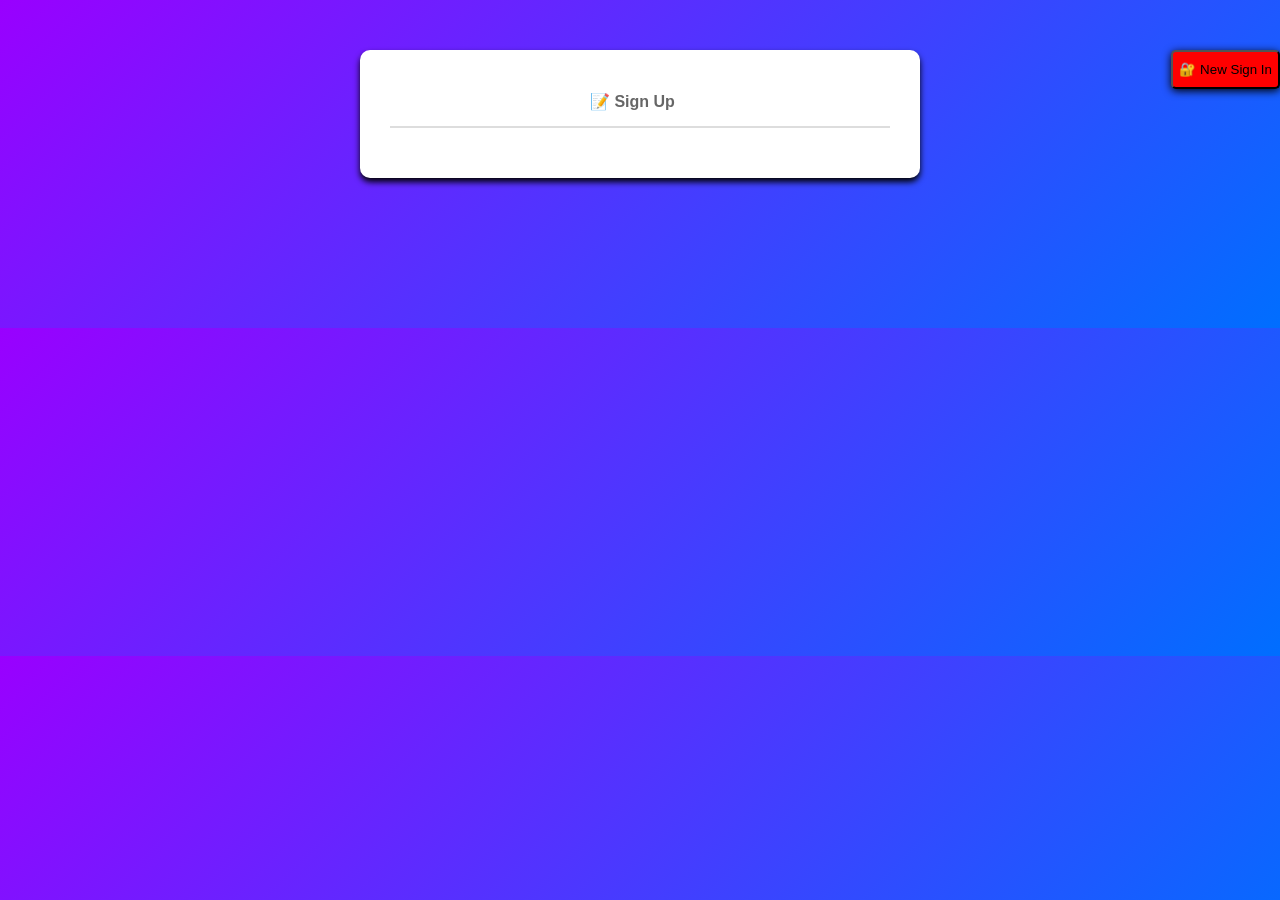
==== index.html @ b845b1bb "Add files via upload" ====
<!DOCTYPE html>
<html lang="en">
<head>
    <meta charset="UTF-8">
    <meta name="viewport" content="width=device-width, initial-scale=1.0">
    <title>E-Book Library </title>
    <link rel="stylesheet" href="style.css">
</head>
<body>
    <button id="signInBtnHeader" class="sign-in-btn" onclick="scrollToAuth()">🔐 New Sign In</button>
    <!-- Authentication Section (Login/Signup) -->
    <div id="authSection" class="auth-container">
        <div class="auth-tabs">
            <button class="tab-btn" onclick="switchTab('signup')" style="padding-left: 200px;">📝 Sign Up</button>
        </div>
        <!-- Signup Tab -->
        <div id="signupTab" class="tab-content">
            <h2 style="text-align: center; margin-bottom: 20px;">Create Other Your Account</h2>
            <div class="form-group">
                <label>Full Name *</label>
                <input type="text" id="signupName" placeholder="Enter your full name">
            </div>
            <div class="form-group">
                <label>Email Address *</label>
                <input type="email" id="signupEmail" placeholder="Enter your email">
            </div>
            <div class="form-group">
                <label>Phone Number *</label>
                <input type="tel" id="signupPhone" placeholder="Enter your phone">
            </div>
            <div class="form-group">
                <label>Password *</label>
                <input type="password" id="signupPassword" placeholder="Create a password (min 6 chars)">
            </div>
            <button class="btn btn-success" onclick="userSignup()" style="width: 100%;">Create Account</button>
        </div>


<style>
    
    body {
        background: linear-gradient(135deg, #9900ff 0%, #006eff 100%);
    }  
    .sign-in-btn {
        cursor: pointer;
        float: right;
    }
    .sign-in-btn:hover {
    background: #ff9900;
    }
        
</style>
<script>
            // Validate email
        function validateEmail(email) {
            return /^[^\s@]+@[^\s@]+\.[^\s@]+$/.test(email);
        }

    // User Signup
        function userSignup() {
            const name = document.getElementById('signupName').value.trim();
            const email = document.getElementById('signupEmail').value.trim();
            const phone = document.getElementById('signupPhone').value.trim();
            const password = document.getElementById('signupPassword').value;

            if (!name || !email || !phone || !password) {
                alert('❌ Please fill in all fields');
                return;
            }

            if (!validateEmail(email)) {
                alert('❌ Please enter a valid email');
                return;
            }

            if (password.length < 6) {
                alert('❌ Password must be at least 6 characters');
                return;
            }

            const users = JSON.parse(localStorage.getItem('allUsers')) || [];
            if (users.find(u => u.email === email)) {
                alert('❌ Email already registered. Please login or use a different email.');
                return;
            }

            const newUser = {
                email: email,
                password: password,
                name: name,
                phone: phone,
                photo: 'https://via.placeholder.com/150?text=No+Photo'
            };

            users.push(newUser);
            localStorage.setItem('allUsers', JSON.stringify(users));
            localStorage.setItem('currentUser', email);

            alert('✅ Account created successfully! Welcome!');
            
            document.getElementById('signupName').value = '';
            document.getElementById('signupEmail').value = '';
            document.getElementById('signupPhone').value = '';
            document.getElementById('signupPassword').value = '';

            document.getElementById('signInBtnHeader').classList.add('hidden');
            showProfile();
        }

</script>
<script src="script.js"></script>
</body>
</html>
---- style.css ----
body {
    font-family: Arial, sans-serif;
    margin: auto;
    padding-bottom: 100px;

}

header {
    background-color: rgb(255, 255, 255);
    color: rgb(0, 0, 0);
    padding-top: 75px;
    text-align: center;
}

a {
    text-decoration:none;
    color: #000000;
}

.book-item img {
    width: 272px;
    height: 160px;
    border-radius: 5px ;
}

.book-item {
    background-color: #f7f7f7;
    padding: 20px;
    border: 1px solid #000000;
    border-radius: 10px;
    cursor: pointer;
    padding-bottom: 15px;
    margin-bottom: 40px;
}

ol.book-list {
    display: grid;
    grid-template-columns: repeat(4,1fr);   
    list-style-position: inside;    
    padding-left: 10px;
    column-gap: 8px;
    list-style-type: none;
}

ul.Notice {
    text-align: left;
    padding-bottom: 10px;
    padding-top: 10px;
}

.container {
    display: flex;
    justify-content: center;
    padding: 20px;
}
.container form {
    width: 100%;
    max-width: 500px;
    border: 1px solid rgb(0, 0, 0);
    border-radius: 20px ;
    display: flex;
    flex-direction: row;
}

.container form input {
    border: none ;
    outline: none ;
    box-shadow: none ;
    flex: 1;
    font-size: 16px;
    font-weight: 600;
    padding: 8px 15px;
    margin-right: 10px;
}

.container form i {
    padding: 10px;
    color: #000000;
    margin-right: 10px ;
    font-size: 18px ;
}

.sign-in-btn {
    border-radius: 5px;
    cursor: pointer;
    box-shadow: 0 2px 8px rgb(0, 0, 0);
    background-color: red;
    padding-top: 10px;
    padding-bottom: 10px;
}

.sign-in-btn:hover {
    background: #ff9900;
}

.faqquestion.arrow {
    transform: rotate(180deg);

}
.arrow {
    transition: transform 0.3s ease;
}
.faqanswer p {
    padding-top: 10px;
    margin: 18px 0;
}
.faqanswer {
    max-height: 0;
    overflow: hidden;
    transition: max-height 0.3s ease-out, padding 0.3s ease-out;
    background-color: #34f1ff;
    position: fixed;
}

.faqquestion {
    cursor: pointer;
    border: none;
    display: flex;
}

/* style.css */
.top-nav {
    position: fixed;
    top: 0;
    width: 100%;
    height: 60px;
    background-color: #00e1ff;
    display: flex;
    justify-content: space-around;
    align-items: center;
    box-shadow: 0 -2px 10px rgb(0, 0, 0);
    border-top: 1px solid #ddd;
}

.nav-item {
    display: flex;
    flex-direction: column;
    align-items: center;
    color: #555;
    cursor: pointer;
    transition: color 0.3s;
}

.nav-item:hover {
    background: #00c3ff;
}

.nav-item .icon {
    font-size: 23px;
    margin-bottom: 4px;
}

.nav-item .label {
    font-size: 12px;
}

.nav-item.active {
    color: #000;
    font-weight: bold;
}

.Profile-img {
    width: 50px;
    height: 50px;
    border-radius: 100%;
    background-color: #ccc;
}

/* Tablets (768px and below) */
@media (max-width: 768px) {
    ol.book-list {
        grid-template-columns: repeat(2, 1fr);
        padding-left: 5px;
    }

    .book-item img {
        width: 100%;
        height: auto;
        max-width: 200px;
    }

    header h1 {
        font-size: 32px !important;
    }

    .faq-container {
        padding: 15px;
        margin: 10px;
    }
}

/* Mobile phones (480px and below) */
@media (max-width: 480px) {
    ol.book-list {
        grid-template-columns: repeat(1, 1fr);
        padding-left: 0;
    }

    .book-item {
        margin-bottom: 20px;
        padding: 15px;
    }

    .book-item img {
        width: 100%;
        height: auto;
        max-width: 150px;
    }

    .container {
        padding: 10px;
    }

    .container form {
        max-width: 100%;
    }

    header {
        padding: 10px 5px;
    }

    header h1 {
        font-size: 24px !important;
        padding-left: 0 !important;
    }

    .bottom-nav {
        height: 70px;
    }

    .nav-item .icon {
        font-size: 20px;
    }

    .nav-item .label {
        font-size: 10px;
    }

    body {
        padding-bottom: 80px;
    }
}

.auth-container {
            max-width: 500px;
            margin: 50px auto;
            padding: 30px;
            background: white;
            border-radius: 10px;
            box-shadow: 0 4px 6px rgb(0, 0, 0);
        }

        .auth-tabs {
            display: flex;
            gap: 10px;
            margin-bottom: 20px;
            border-bottom: 2px solid #ddd;
        }

        .tab-btn {
            padding: 12px 20px;
            background: none;
            border: none;
            border-bottom: 3px solid transparent;
            cursor: pointer;
            font-size: 16px;
            font-weight: bold;
            color: #666;
            transition: all 0.3s;
        }

        .tab-btn.active {
            color: #667eea;
            border-bottom-color: #667eea;
        }

        .admin-badge {
            display: inline-block;
            background: #ff6b6b;
            color: white;
            padding: 5px 10px;
            border-radius: 20px;
            font-size: 12px;
            margin-left: 10px;
        }

        .users-table {
            width: 100%;
            border-collapse: collapse;
            margin-top: 20px;
        }

        .users-table th,
        .users-table td {
            padding: 12px;
            text-align: left;
            border-bottom: 1px solid #ddd;
        }

        .users-table th {
            background: #667eea;
            color: white;
            font-weight: bold;
        }

        .users-table tr:hover {
            background: #f5f5f5;
        }

        .users-table .actions {
            display: flex;
            gap: 5px;
        }

        .btn-view {
            background: #3498db;
            color: white;
            padding: 5px 10px;
            border: none;
            border-radius: 3px;
            cursor: pointer;
            font-size: 12px;
        }

        .btn-view:hover {
            background: #2980b9;
        }

        .btn-delete {
            background: #e74c3c;
            color: white;
            padding: 5px 10px;
            border: none;
            border-radius: 3px;
            cursor: pointer;
            font-size: 12px;
        }

        .btn-delete:hover {
            background: #c0392b;
        }

        .modal {
            display: none;
            position: fixed;
            top: 0;
            left: 0;
            width: 100%;
            height: 100%;
            background: rgba(0,0,0,0.5);
            z-index: 1000;
            justify-content: center;
            align-items: center;
        }

        .modal.show {
            display: flex;
        }

        .modal-content {
            background: white;
            padding: 30px;
            border-radius: 10px;
            max-width: 500px;
            width: 90%;
            max-height: 80vh;
            overflow-y: auto;
            box-shadow: 0 4px 6px rgba(0,0,0,0.2);
        }

        .modal-header {
            display: flex;
            justify-content: space-between;
            align-items: center;
            margin-bottom: 20px;
        }

        .modal-header h2 {
            margin: 0;
        }

        .close-btn {
            background: none;
            border: none;
            font-size: 24px;
            cursor: pointer;
            color: #666;
        }

        .close-btn:hover {
            color: #333;
        }

        .tab-content {
            display: none;
        }

        .tab-content.active {
            display: block;
        }

        .profile-container {
            max-width: 600px;
            margin: 40px auto;
            padding: 30px;
            background: white;
            border-radius: 10px;
            box-shadow: 0 4px 6px rgba(0,0,0,0.1);
        }

        .profile-header {
            text-align: center;
            margin-bottom: 30px;
        }

        .profile-photo {
            width: 150px;
            height: 150px;
            border-radius: 50%;
            object-fit: cover;
            border: 4px solid #667eea;
            margin-bottom: 15px;
        }

        .photo-upload-input {
            display: none;
        }

        .upload-btn {
            background: #667eea;
            color: white;
            padding: 8px 15px;
            border: none;
            border-radius: 5px;
            cursor: pointer;
            margin-top: 10px;
        }

        .upload-btn:hover {
            background: #5567d8;
        }

        .form-group {
            margin-bottom: 20px;
        }

        .form-group label {
            display: block;
            margin-bottom: 8px;
            font-weight: bold;
            color: #333;
        }

        .form-group input {
            width: 100%;
            padding: 12px;
            border: 1px solid #ddd;
            border-radius: 5px;
            font-size: 16px;
            box-sizing: border-box;
        }

        .form-group input:disabled {
            background: #f5f5f5;
            cursor: not-allowed;
        }

        .form-group input:focus {
            outline: none;
            border-color: #667eea;
            box-shadow: 0 0 5px rgb(0, 0, 0);
        }

        .btn-group {
            display: flex;
            gap: 10px;
            justify-content: center;
            margin-top: 30px;
            flex-wrap: wrap;
        }

        .btn {
            padding: 12px 25px;
            border: none;
            border-radius: 5px;
            font-size: 16px;
            font-weight: bold;
            cursor: pointer;
            transition: all 0.3s;
        }

        .btn-primary {
            background: #667eea;
            color: white;
        }

        .btn-primary:hover {
            background: #5567d8;
        }

        .btn-success {
            background: #28a745;
            color: white;
        }

        .btn-success:hover {
            background: #218838;
        }

        .btn-danger {
            background: #e74c3c;
            color: white;
        }

        .btn-danger:hover {
            background: #c0392b;
        }
.hidden
        .btn-secondary {
            background: #6c757d;
            color: white;
        }

        .btn-secondary:hover {
            background: #5a6268;
        }

        .hidden {
            display: none;
        }

        .view-mode {
            background: #f9f9f9;
            padding: 15px;
            border-radius: 5px;
            margin-bottom: 15px;
        }

        .view-mode p {
            margin: 10px 0;
            font-size: 16px;
        }

        .view-mode strong {
            color: #667eea;
        }

        .success-msg {
            background: #d4edda;
            color: #155724;
            padding: 12px;
            border-radius: 5px;
            margin-bottom: 15px;
            text-align: center;
        }

        .error-msg {
            background: #f8d7da;
            color: #721c24;
            padding: 12px;
            border-radius: 5px;
            margin-bottom: 15px;
            text-align: center;
        }

        .user-info {
            background: #e7f3ff;
            padding: 15px;
            border-left: 4px solid #667eea;
            margin-bottom: 20px;
            border-radius: 5px;
        }

        .user-info p {
            margin: 5px 0;
        }

        .sign-in-btn-header {
            position: absolute;
            top: 20px;
            right: 20px;
            background: #667eea;
            color: white;
            padding: 10px 20px;
            border: none;
            border-radius: 5px;
            cursor: pointer;
            font-size: 14px;
            font-weight: bold;
            transition: all 0.3s;
            z-index: 100;
        }

        .sign-in-btn-header:hover {
            background: #5567d8;
            transform: translateY(-2px);
            box-shadow: 0 4px 8px rgba(0, 0, 0, 0.2);
        }

        .sign-in-btn-header.hidden {
            display: none;
        }

        .donation-section {
            max-width: 900px;
            margin: 40px auto;
            padding: 20px;
            background: linear-gradient(135deg, #f5f7fa 0%, #c3cfe2 100%);
            border-radius: 10px;
        }

        .donation-header {
            text-align: center;
            margin-bottom: 40px;
        }

        .donation-header h1 {
            font-size: 36px;
            color: #2c3e50;
            margin-bottom: 15px;
        }

        .story-box {
            background: white;
            padding: 25px;
            border-left: 5px solid #e74c3c;
            border-radius: 5px;
            margin-bottom: 40px;
            box-shadow: 0 4px 6px rgba(0,0,0,0.1);
        }

        .story-box h2 {
            color: #e74c3c;
            margin-bottom: 15px;
        }

        .tier-container {
            display: grid;
            grid-template-columns: repeat(auto-fit, minmax(220px, 1fr));
            gap: 20px;
            margin-bottom: 40px;
        }

        .donation-tier {
            background: white;
            padding: 25px;
            border-radius: 10px;
            text-align: center;
            box-shadow: 0 4px 6px rgba(0,0,0,0.1);
            transition: transform 0.3s;
        }

        .donation-tier:hover {
            transform: translateY(-5px);
            box-shadow: 0 8px 12px rgba(0,0,0,0.15);
        }

        .donation-tier.featured {
            border: 3px solid #e74c3c;
            background: #fff5f5;
        }

        .donation-tier h3 {
            color: #2c3e50;
            font-size: 20px;
            margin-bottom: 10px;
        }

        .amount {
            font-size: 32px;
            color: #e74c3c;
            font-weight: bold;
            margin: 10px 0;
        }

        .donate-btn {
            background: #e74c3c;
            color: white;
            border: none;
            padding: 12px 30px;
            border-radius: 25px;
            font-size: 16px;
            font-weight: bold;
            cursor: pointer;
            transition: background 0.3s;
            width: 100%;
            margin-top: 15px;
        }

        .donate-btn:hover {
            background: #c0392b;
        }

        .testimonial {
            background: white;
            padding: 25px;
            border-radius: 10px;
            margin-bottom: 40px;
            box-shadow: 0 4px 6px rgba(0,0,0,0.1);
            border-left: 5px solid #3498db;
        }

        .donation-custom {
            background: white;
            padding: 25px;
            border-radius: 10px;
            margin-bottom: 40px;
            text-align: center;
            box-shadow: 0 4px 6px rgba(0,0,0,0.1);
        }

        .thank-you {
            background: linear-gradient(135deg, #667eea 0%, #764ba2 100%);
            color: white;
            padding: 30px;
            border-radius: 10px;
            text-align: center;
            box-shadow: 0 4px 6px rgba(0,0,0,0.1);
        }
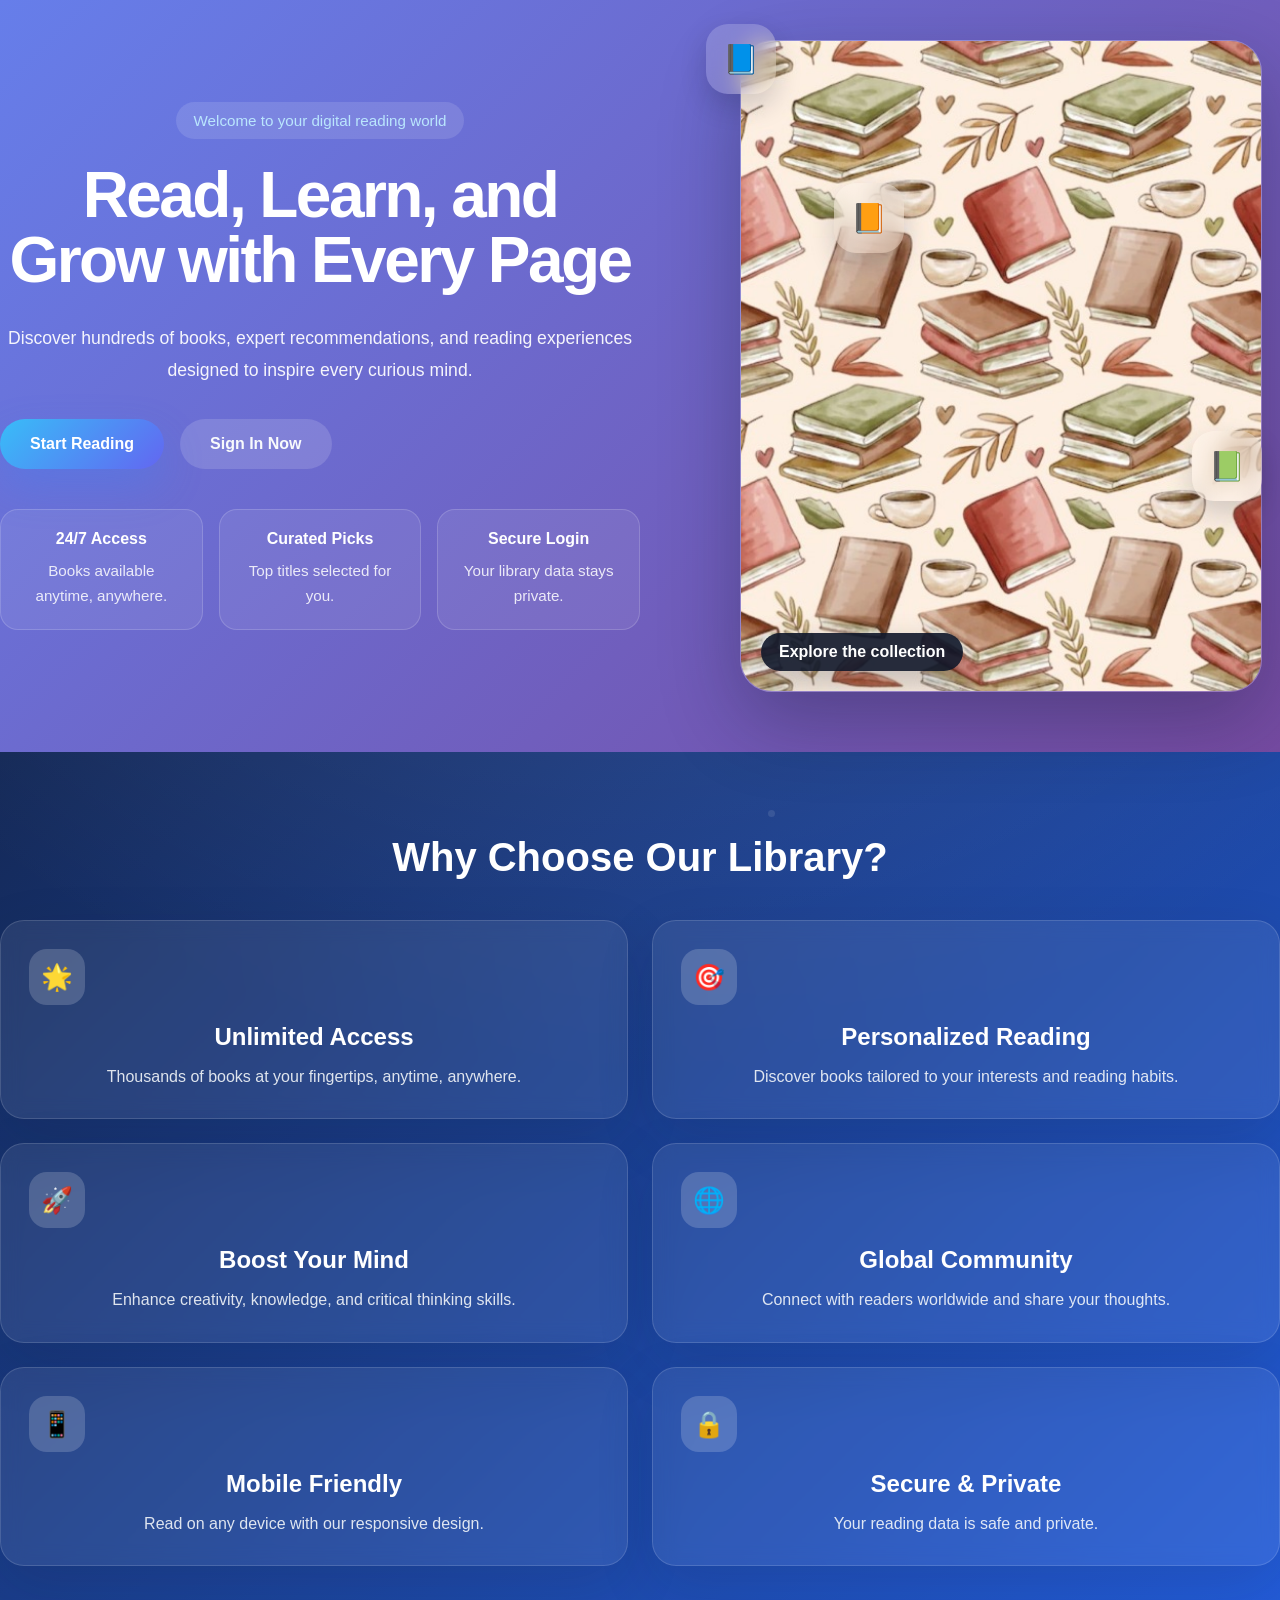
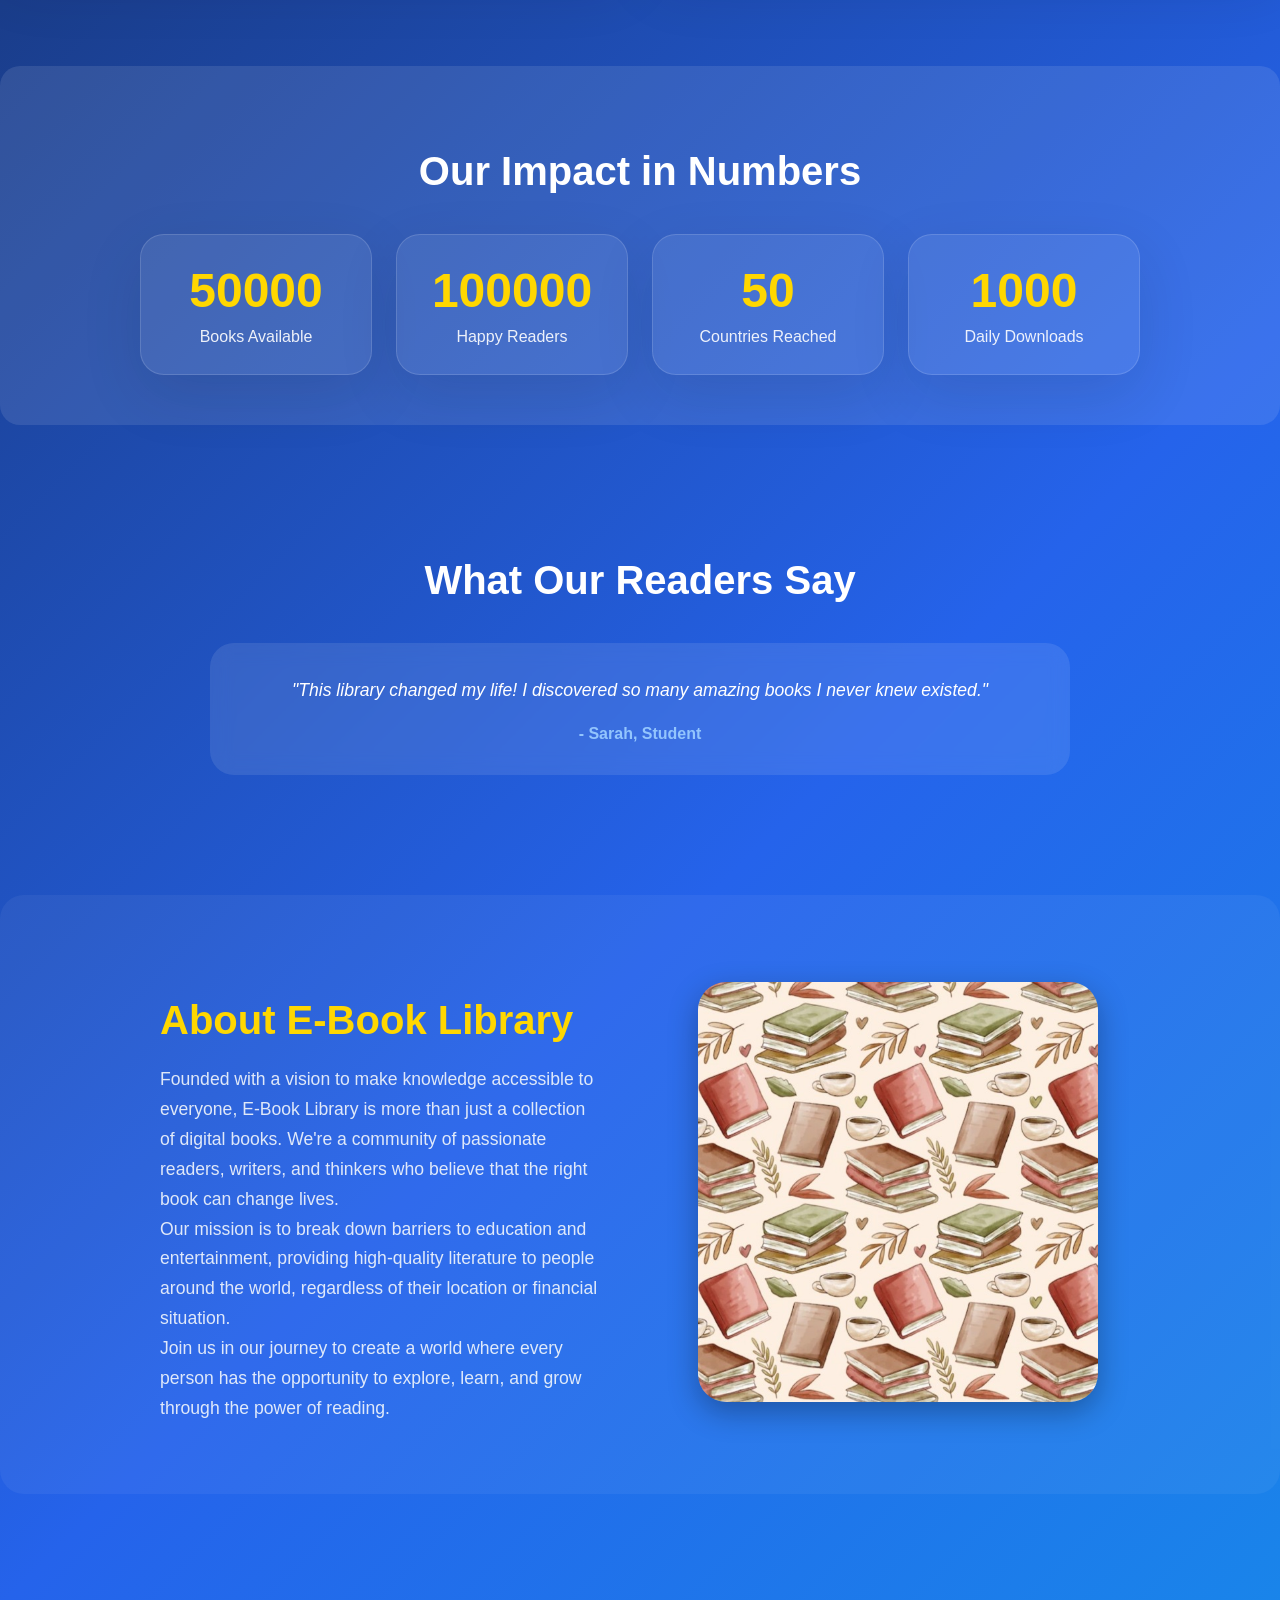
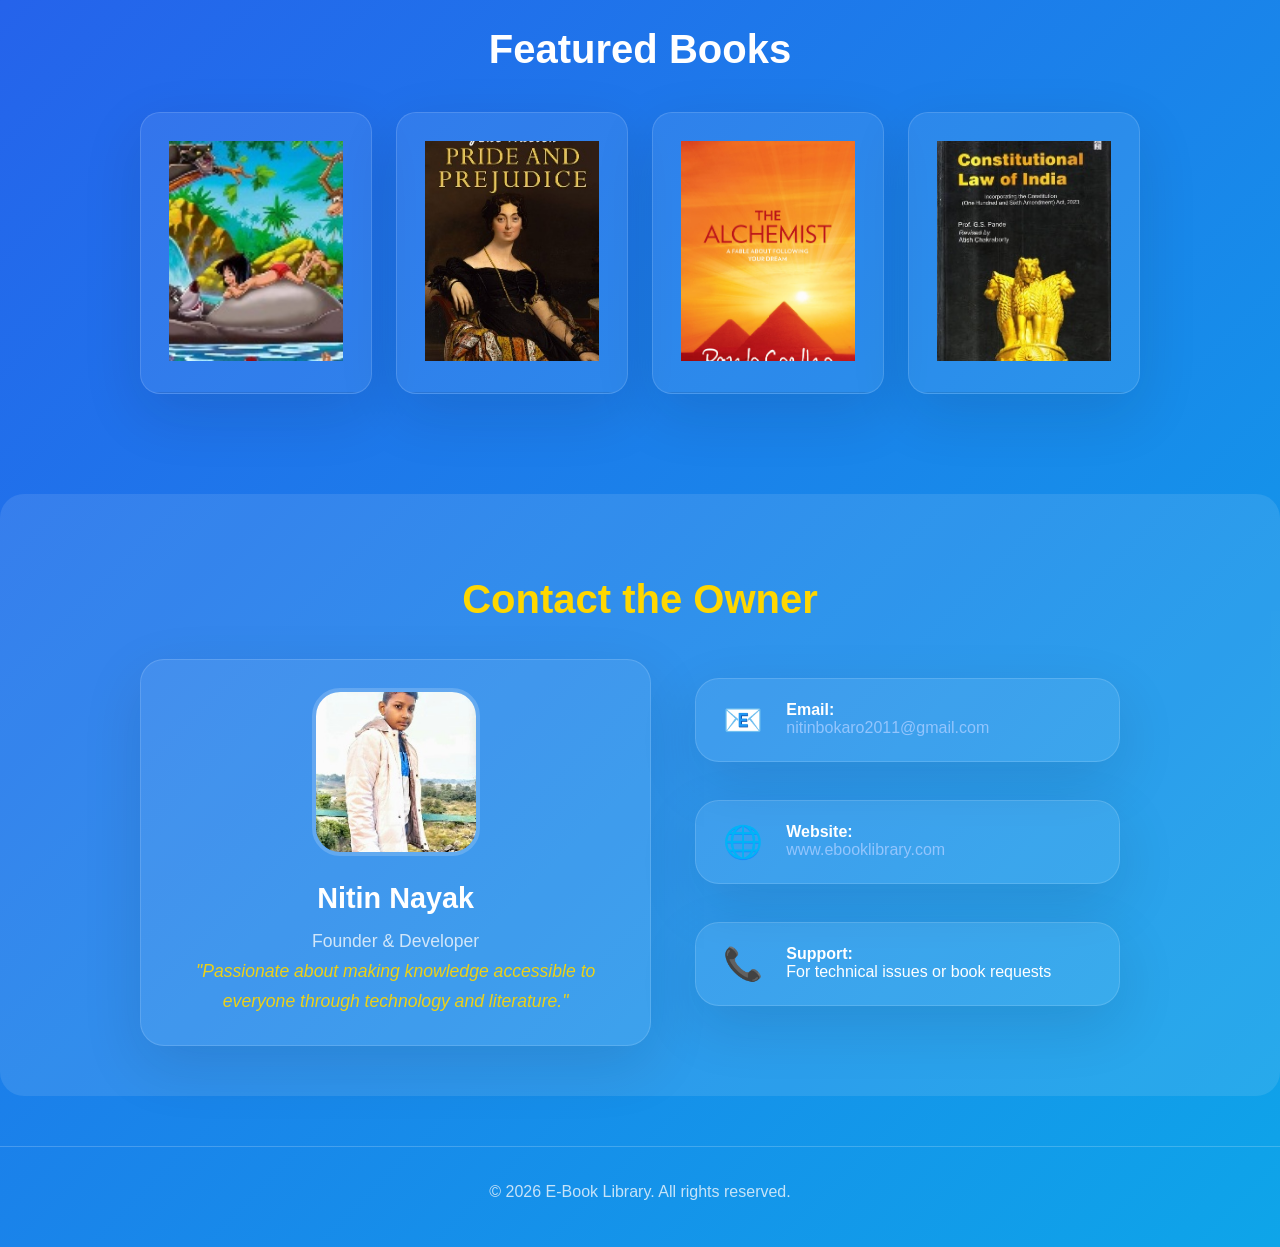
==== commit c17e6350: "Add files via upload" ====
--- a/index.html
+++ b/index.html
@@ -3,112 +3,1700 @@
 <head>
     <meta charset="UTF-8">
     <meta name="viewport" content="width=device-width, initial-scale=1.0">
-    <title>E-Book Library </title>
+    <title>E-Book Library - Discover the World of Knowledge</title>
     <link rel="stylesheet" href="style.css">
+    <link rel="icon" href="Logo.jpg" type="image/jpg">
 </head>
-<body>
-    <button id="signInBtnHeader" class="sign-in-btn" onclick="scrollToAuth()">🔐 New Sign In</button>
-    <!-- Authentication Section (Login/Signup) -->
-    <div id="authSection" class="auth-container">
-        <div class="auth-tabs">
-            <button class="tab-btn" onclick="switchTab('signup')" style="padding-left: 200px;">📝 Sign Up</button>
+<body style="cursor: default;">
+
+    <div id="entryLoader" class="page-loader hidden">
+        <div class="loader-card">
+            <div class="loader-ring"></div>
+            <div class="loader-title">Welcome back to your library</div>
+            <div class="loader-subtitle">Preparing your reading experience...</div>
+            <div class="loader-dots">
+                <span></span><span></span><span></span>
+            </div>
         </div>
-        <!-- Signup Tab -->
-        <div id="signupTab" class="tab-content">
-            <h2 style="text-align: center; margin-bottom: 20px;">Create Other Your Account</h2>
-            <div class="form-group">
-                <label>Full Name *</label>
-                <input type="text" id="signupName" placeholder="Enter your full name">
+    </div>
+    <script>
+        const currentUserIndex = localStorage.getItem('currentUser');
+        if (currentUserIndex && currentUserIndex !== 'null' && currentUserIndex !== '') {
+            const loader = document.getElementById('entryLoader');
+            if (loader) loader.classList.remove('hidden');
+            document.documentElement.classList.add('show-entry-loader');
+            setTimeout(() => window.location.href = 'main.html', 5000);
+        }
+    </script>
+    <!-- Background Music -->
+    <audio id="bgMusic" loop autoplay muted>
+        <source src="background-music.mp3" type="audio/mpeg">
+        Your browser does not support the audio element.
+    </audio>
+
+    <!-- Floating Particles -->
+    <div class="particles">
+        <div class="particle"></div>
+        <div class="particle"></div>
+        <div class="particle"></div>
+        <div class="particle"></div>
+        <div class="particle"></div>
+        <div class="particle"></div>
+        <div class="particle"></div>
+        <div class="particle"></div>
+        <div class="particle"></div>
+        <div class="particle"></div>
+    </div>
+
+    <!-- Main Landing Section -->
+
+        <header class="hero-header">
+            <div class="hero-copy">
+                <span class="eyebrow">Welcome to your digital reading world</span>
+                <h1>Read, Learn, and Grow with Every Page</h1>
+                <p>Discover hundreds of books, expert recommendations, and reading experiences designed to inspire every curious mind.</p>
+                <div class="hero-actions">
+                    <button class="btn-primary" onclick="startJourney()">Start Reading</button>
+                    <button class="btn-secondary" onclick="goToSignIn()">Sign In Now</button>
+                </div>
+                <div class="hero-highlights">
+                    <div>
+                        <strong>24/7 Access</strong>
+                        <span>Books available anytime, anywhere.</span>
+                    </div>
+                    <div>
+                        <strong>Curated Picks</strong>
+                        <span>Top titles selected for you.</span>
+                    </div>
+                    <div>
+                        <strong>Secure Login</strong>
+                        <span>Your library data stays private.</span>
+                    </div>
+                </div>
             </div>
-            <div class="form-group">
-                <label>Email Address *</label>
-                <input type="email" id="signupEmail" placeholder="Enter your email">
+
+            <div class="hero-visual">
+                <div class="visual-card">
+                    <img src="Background-img.jpg" alt="Books and knowledge" class="visual-img">
+                    <div class="visual-badge">Explore the collection</div>
+                </div>
+                <div class="floating-book book1">📘</div>
+                <div class="floating-book book2">📗</div>
+                <div class="floating-book book3">📙</div>
             </div>
-            <div class="form-group">
-                <label>Phone Number *</label>
-                <input type="tel" id="signupPhone" placeholder="Enter your phone">
+        </header>
+
+        <section id="features" class="features">
+            <h2>Why Choose Our Library?</h2>
+            <div class="feature-grid">
+                <div class="feature-item">
+                    <div class="feature-icon">🌟</div>
+                    <h3>Unlimited Access</h3>
+                    <p>Thousands of books at your fingertips, anytime, anywhere.</p>
+                </div>
+                <div class="feature-item">
+                    <div class="feature-icon">🎯</div>
+                    <h3>Personalized Reading</h3>
+                    <p>Discover books tailored to your interests and reading habits.</p>
+                </div>
+                <div class="feature-item">
+                    <div class="feature-icon">🚀</div>
+                    <h3>Boost Your Mind</h3>
+                    <p>Enhance creativity, knowledge, and critical thinking skills.</p>
+                </div>
+                <div class="feature-item">
+                    <div class="feature-icon">🌐</div>
+                    <h3>Global Community</h3>
+                    <p>Connect with readers worldwide and share your thoughts.</p>
+                </div>
+                <div class="feature-item">
+                    <div class="feature-icon">📱</div>
+                    <h3>Mobile Friendly</h3>
+                    <p>Read on any device with our responsive design.</p>
+                </div>
+                <div class="feature-item">
+                    <div class="feature-icon">🔒</div>
+                    <h3>Secure & Private</h3>
+                    <p>Your reading data is safe and private.</p>
+                </div>
             </div>
-            <div class="form-group">
-                <label>Password *</label>
-                <input type="password" id="signupPassword" placeholder="Create a password (min 6 chars)">
+        </section>
+
+        <section class="stats">
+            <h2>Our Impact in Numbers</h2>
+            <div class="stats-grid">
+                <div class="stat-item">
+                    <div class="stat-number" data-target="50000">0</div>
+                    <div class="stat-label">Books Available</div>
+                </div>
+                <div class="stat-item">
+                    <div class="stat-number" data-target="100000">0</div>
+                    <div class="stat-label">Happy Readers</div>
+                </div>
+                <div class="stat-item">
+                    <div class="stat-number" data-target="50">0</div>
+                    <div class="stat-label">Countries Reached</div>
+                </div>
+                <div class="stat-item">
+                    <div class="stat-number" data-target="1000">0</div>
+                    <div class="stat-label">Daily Downloads</div>
+                </div>
             </div>
-            <button class="btn btn-success" onclick="userSignup()" style="width: 100%;">Create Account</button>
+        </section>
+
+        <section class="testimonials">
+            <h2>What Our Readers Say</h2>
+            <div class="testimonial-slider">
+                <div class="testimonial-item">
+                    <div class="testimonial-text">"This library changed my life! I discovered so many amazing books I never knew existed."</div>
+                    <div class="testimonial-author">- Sarah, Student</div>
+                </div>
+                <div class="testimonial-item">
+                    <div class="testimonial-text">"The variety is incredible. From classics to modern bestsellers, everything is here."</div>
+                    <div class="testimonial-author">- Michael, Teacher</div>
+                </div>
+                <div class="testimonial-item">
+                    <div class="testimonial-text">"Reading has never been this accessible. Thank you for democratizing knowledge!"</div>
+                    <div class="testimonial-author">- Priya, Entrepreneur</div>
+                </div>
+            </div>
+        </section>
+
+        <section class="about">
+            <div class="about-content">
+                <div class="about-text">
+                    <h2>About E-Book Library</h2>
+                    <p>Founded with a vision to make knowledge accessible to everyone, E-Book Library is more than just a collection of digital books. We're a community of passionate readers, writers, and thinkers who believe that the right book can change lives.</p>
+                    <p>Our mission is to break down barriers to education and entertainment, providing high-quality literature to people around the world, regardless of their location or financial situation.</p>
+                    <p>Join us in our journey to create a world where every person has the opportunity to explore, learn, and grow through the power of reading.</p>
+                </div>
+                <div class="about-image">
+                    <img src="Background-img.jpg" alt="Library Vision" class="about-img">
+                </div>
+            </div>
+        </section>
+
+        <section class="gallery">
+            <h2>Featured Books</h2>
+            <div class="gallery-grid">
+                <div class="gallery-item">
+                    <img src="Jungle-Book.jpg" alt="The Jungle Book">
+                    <div class="gallery-overlay">
+                        <h3>The Jungle Book</h3>
+                        <p>by Rudyard Kipling</p>
+                    </div>
+                </div>
+                <div class="gallery-item">
+                    <img src="PrideandPrejudice.jpg" alt="Pride and Prejudice">
+                    <div class="gallery-overlay">
+                        <h3>Pride and Prejudice</h3>
+                        <p>by Jane Austen</p>
+                    </div>
+                </div>
+                <div class="gallery-item">
+                    <img src="TheAlchemist.jpg" alt="The Alchemist">
+                    <div class="gallery-overlay">
+                        <h3>The Alchemist</h3>
+                        <p>by Paulo Coelho</p>
+                    </div>
+                </div>
+                <div class="gallery-item">
+                    <img src="constitution.jpg" alt="Constitution of India">
+                    <div class="gallery-overlay">
+                        <h3>Constitution of India</h3>
+                        <p>Fundamental Law</p>
+                    </div>
+                </div>
+            </div>
+        </section>
+
+        <section class="contact-owner">
+            <h2>Contact the Owner</h2>
+            <div class="contact-content">
+                <div class="owner-info">
+                    <img src="photo.jpg" alt="Nitin Nayak" class="owner-photo">
+                    <div class="owner-details">
+                        <h3>Nitin Nayak</h3>
+                        <p>Founder & Developer</p>
+                        <p>"Passionate about making knowledge accessible to everyone through technology and literature."</p>
+                    </div>
+                </div>
+                <div class="contact-methods">
+                    <div class="contact-item">
+                        <div class="contact-icon">📧</div>
+                        <div class="contact-text">
+                            <strong>Email:</strong><br>
+                            <a href="mailto:nitinbokaro2011@gmail.com">nitinbokaro2011@gmail.com</a>
+                        </div>
+                    </div>
+                    <div class="contact-item">
+                        <div class="contact-icon">🌐</div>
+                        <div class="contact-text">
+                            <strong>Website:</strong><br>
+                            <a href="#" onclick="alert('Website coming soon!')">www.ebooklibrary.com</a>
+                        </div>
+                    </div>
+                    <div class="contact-item">
+                        <div class="contact-icon">📞</div>
+                        <div class="contact-text">
+                            <strong>Support:</strong><br>
+                            For technical issues or book requests
+                        </div>
+                    </div>
+                </div>
+            </div>
+        </section>
+
+        <footer class="landing-footer">
+            <p>&copy; 2026 E-Book Library. All rights reserved.</p>
+        </footer>
+    </div>
+
+    <!-- Sign-In Modal -->
+    <div id="signinModal" class="modal">
+        <div class="modal-content">
+            <span class="close-btn" onclick="closeModal()">&times;</span>
+            <h2>Welcome Back!</h2>
+            <p>Please sign in to access the full library experience.</p>
+            <button class="btn-primary" onclick="goToSignIn()">🔐 Sign In</button>
         </div>
-
-
-<style>
-    
-    body {
-        background: linear-gradient(135deg, #9900ff 0%, #006eff 100%);
-    }  
-    .sign-in-btn {
-        cursor: pointer;
-        float: right;
-    }
-    .sign-in-btn:hover {
-    background: #ff9900;
-    }
-        
-</style>
-<script>
-            // Validate email
-        function validateEmail(email) {
-            return /^[^\s@]+@[^\s@]+\.[^\s@]+$/.test(email);
-        }
-
-    // User Signup
-        function userSignup() {
-            const name = document.getElementById('signupName').value.trim();
-            const email = document.getElementById('signupEmail').value.trim();
-            const phone = document.getElementById('signupPhone').value.trim();
-            const password = document.getElementById('signupPassword').value;
-
-            if (!name || !email || !phone || !password) {
-                alert('❌ Please fill in all fields');
-                return;
-            }
-
-            if (!validateEmail(email)) {
-                alert('❌ Please enter a valid email');
-                return;
-            }
-
-            if (password.length < 6) {
-                alert('❌ Password must be at least 6 characters');
-                return;
-            }
-
-            const users = JSON.parse(localStorage.getItem('allUsers')) || [];
-            if (users.find(u => u.email === email)) {
-                alert('❌ Email already registered. Please login or use a different email.');
-                return;
-            }
-
-            const newUser = {
-                email: email,
-                password: password,
-                name: name,
-                phone: phone,
-                photo: 'https://via.placeholder.com/150?text=No+Photo'
-            };
-
-            users.push(newUser);
-            localStorage.setItem('allUsers', JSON.stringify(users));
-            localStorage.setItem('currentUser', email);
-
-            alert('✅ Account created successfully! Welcome!');
-            
-            document.getElementById('signupName').value = '';
-            document.getElementById('signupEmail').value = '';
-            document.getElementById('signupPhone').value = '';
-            document.getElementById('signupPassword').value = '';
-
-            document.getElementById('signInBtnHeader').classList.add('hidden');
-            showProfile();
-        }
-
-</script>
-<script src="script.js"></script>
+    </div>
+
+    <script src="script.js"></script>
+    <script>
+        // Music control
+        const bgMusic = document.getElementById('bgMusic');
+        bgMusic.volume = 0.3; // Low volume
+
+        // Unmute on user interaction
+        document.addEventListener('click', () => {
+            bgMusic.muted = false;
+        });
+
+        function startJourney() {
+            // Check if user is logged in
+            const currentUser = localStorage.getItem('currentUser');
+            if (currentUser) {
+                showEntryLoader();
+                setTimeout(() => window.location.href = 'main.html', 5000);
+            } else {
+                document.getElementById('signinModal').style.display = 'block';
+            }
+        }
+
+        function showEntryLoader() {
+            const loader = document.getElementById('entryLoader');
+            if (!loader) return;
+            loader.classList.remove('hidden');
+            document.documentElement.classList.add('show-entry-loader');
+        }
+
+        function learnMore() {
+            scrollToSection('features');
+        }
+
+        function scrollToSection(id) {
+            const section = document.getElementById(id);
+            if (section) {
+                section.scrollIntoView({ behavior: 'smooth', block: 'start' });
+            }
+        }
+
+        function goToSignIn() {
+            window.location.href = 'more.html';
+        }
+
+        function closeModal() {
+            document.getElementById('signinModal').style.display = 'none';
+        }
+
+        // Close modal when clicking outside
+        window.onclick = function(event) {
+            const modal = document.getElementById('signinModal');
+            if (event.target == modal) {
+                modal.style.display = 'none';
+            }
+        }
+
+        // Animate floating books
+        document.addEventListener('DOMContentLoaded', () => {
+            const books = document.querySelectorAll('.floating-book');
+            books.forEach((book, index) => {
+                book.style.animationDelay = `${index * 2}s`;
+            });
+
+            // Animate stats counters
+            animateCounters();
+
+            // Initialize testimonial slider
+            initTestimonialSlider();
+        });
+
+        function animateCounters() {
+            const counters = document.querySelectorAll('.stat-number');
+            const speed = 200;
+
+            counters.forEach(counter => {
+                const target = +counter.getAttribute('data-target');
+                const increment = target / speed;
+
+                const updateCount = () => {
+                    const count = +counter.innerText;
+                    if (count < target) {
+                        counter.innerText = Math.ceil(count + increment);
+                        setTimeout(updateCount, 1);
+                    } else {
+                        counter.innerText = target;
+                    }
+                };
+
+                updateCount();
+            });
+        }
+
+        function initTestimonialSlider() {
+            const testimonials = document.querySelectorAll('.testimonial-item');
+            let currentIndex = 0;
+
+            // Hide all testimonials except first
+            testimonials.forEach((item, index) => {
+                if (index !== 0) item.style.display = 'none';
+            });
+
+            // Auto slide every 5 seconds
+            setInterval(() => {
+                testimonials[currentIndex].style.display = 'none';
+                currentIndex = (currentIndex + 1) % testimonials.length;
+                testimonials[currentIndex].style.display = 'block';
+            }, 5000);
+        }
+    </script>
+
+    <style>
+        /* Landing Page Styles */
+        body {
+            margin: 0;
+            padding: 0;
+            font-family: 'Segoe UI', Tahoma, Geneva, Verdana, sans-serif;
+            background: linear-gradient(135deg, #667eea 0%, #764ba2 100%);
+            overflow-x: hidden;
+            color: #333;
+        }
+
+        .particles {
+            position: fixed;
+            top: 0;
+            left: 0;
+            width: 100%;
+            height: 100%;
+            pointer-events: none;
+            z-index: -1;
+        }
+
+        .particle {
+            position: absolute;
+            background: rgba(255, 255, 255, 0.1);
+            border-radius: 50%;
+            animation: float 10s infinite linear;
+        }
+
+        .particle:nth-child(1) { width: 10px; height: 10px; top: 10%; left: 10%; animation-delay: 0s; }
+        .particle:nth-child(2) { width: 15px; height: 15px; top: 20%; left: 80%; animation-delay: 2s; }
+        .particle:nth-child(3) { width: 8px; height: 8px; top: 60%; left: 20%; animation-delay: 4s; }
+        .particle:nth-child(4) { width: 12px; height: 12px; top: 40%; left: 70%; animation-delay: 6s; }
+        .particle:nth-child(5) { width: 6px; height: 6px; top: 80%; left: 50%; animation-delay: 8s; }
+        .particle:nth-child(6) { width: 14px; height: 14px; top: 30%; left: 30%; animation-delay: 1s; }
+        .particle:nth-child(7) { width: 9px; height: 9px; top: 70%; left: 90%; animation-delay: 3s; }
+        .particle:nth-child(8) { width: 11px; height: 11px; top: 50%; left: 10%; animation-delay: 5s; }
+        .particle:nth-child(9) { width: 7px; height: 7px; top: 90%; left: 60%; animation-delay: 7s; }
+        .particle:nth-child(10) { width: 13px; height: 13px; top: 15%; left: 40%; animation-delay: 9s; }
+
+        @keyframes float {
+            0% { transform: translateY(0) rotate(0deg); }
+            100% { transform: translateY(-100vh) rotate(360deg); }
+        }
+
+        .landing-container {
+            max-width: 1200px;
+            margin: 0 auto;
+            padding: 20px;
+        }
+
+        .hero-header {
+            text-align: center;
+            padding: 50px 0;
+            color: white;
+        }
+
+        .logo-container {
+            display: flex;
+            align-items: center;
+            justify-content: center;
+            margin-bottom: 20px;
+        }
+
+        .logo {
+            width: 80px;
+            height: 80px;
+            border-radius: 50%;
+            margin-right: 20px;
+            animation: pulse 2s infinite;
+        }
+
+        .main-title {
+            font-size: 3rem;
+            margin: 0;
+            background: linear-gradient(45deg, #fff, #ffd700);
+            -webkit-background-clip: text;
+            -webkit-text-fill-color: transparent;
+            animation: glow 2s ease-in-out infinite alternate;
+        }
+
+        @keyframes pulse {
+            0%, 100% { transform: scale(1); }
+            50% { transform: scale(1.05); }
+        }
+
+        @keyframes glow {
+            from { text-shadow: 0 0 20px #ffd700; }
+            to { text-shadow: 0 0 30px #ffd700, 0 0 40px #ffd700; }
+        }
+
+        .tagline {
+            font-size: 1.5rem;
+            margin: 20px 0;
+            opacity: 0.9;
+        }
+
+        .hero-content {
+            display: flex;
+            align-items: center;
+            justify-content: space-between;
+            padding: 50px 0;
+            flex-wrap: wrap;
+        }
+
+        .hero-text {
+            flex: 1;
+            min-width: 300px;
+            color: white;
+        }
+
+        .wow-text {
+            font-size: 4rem;
+            margin: 0;
+            animation: bounce 1s infinite;
+        }
+
+        @keyframes bounce {
+            0%, 20%, 50%, 80%, 100% { transform: translateY(0); }
+            40% { transform: translateY(-30px); }
+            60% { transform: translateY(-15px); }
+        }
+
+        .inspiring-text {
+            font-size: 1.2rem;
+            line-height: 1.6;
+            margin: 30px 0;
+        }
+
+        .cta-buttons {
+            display: flex;
+            gap: 20px;
+            flex-wrap: wrap;
+        }
+
+        .btn-primary, .btn-secondary {
+            padding: 15px 30px;
+            border: none;
+            border-radius: 50px;
+            font-size: 1.1rem;
+            cursor: pointer;
+            transition: all 0.3s ease;
+            font-weight: bold;
+        }
+
+        .btn-primary {
+            background: linear-gradient(45deg, #ff6b6b, #ee5a24);
+            color: white;
+            box-shadow: 0 4px 15px rgba(255, 107, 107, 0.4);
+        }
+
+        .btn-primary:hover {
+            transform: translateY(-3px);
+            box-shadow: 0 6px 20px rgba(255, 107, 107, 0.6);
+        }
+
+        .btn-secondary {
+            background: rgba(255, 255, 255, 0.2);
+            color: white;
+            border: 2px solid white;
+        }
+
+        .btn-secondary:hover {
+            background: white;
+            color: #667eea;
+        }
+
+        .hero-image {
+            flex: 1;
+            min-width: 300px;
+            position: relative;
+            text-align: center;
+        }
+
+        .hero-img {
+            width: 100%;
+            max-width: 400px;
+            border-radius: 20px;
+            box-shadow: 0 10px 30px rgba(0, 0, 0, 0.3);
+            animation: slideInRight 1s ease-out;
+        }
+
+        @keyframes slideInRight {
+            from { transform: translateX(100px); opacity: 0; }
+            to { transform: translateX(0); opacity: 1; }
+        }
+
+        .floating-book {
+            position: absolute;
+            font-size: 2rem;
+            animation: floatBook 6s infinite ease-in-out;
+        }
+
+        .book1 { top: 10%; left: 10%; animation-delay: 0s; }
+        .book2 { top: 60%; right: 10%; animation-delay: 2s; }
+        .book3 { bottom: 20%; left: 20%; animation-delay: 4s; }
+
+        @keyframes floatBook {
+            0%, 100% { transform: translateY(0) rotate(0deg); }
+            50% { transform: translateY(-20px) rotate(10deg); }
+        }
+
+        .features {
+            padding: 50px 0;
+            text-align: center;
+            color: white;
+        }
+
+        .features h2 {
+            font-size: 2.5rem;
+            margin-bottom: 40px;
+        }
+
+        .feature-grid {
+            display: grid;
+            grid-template-columns: repeat(auto-fit, minmax(250px, 1fr));
+            gap: 30px;
+        }
+
+        .feature-item {
+            background: rgba(255, 255, 255, 0.1);
+            padding: 30px;
+            border-radius: 15px;
+            backdrop-filter: blur(10px);
+            transition: transform 0.3s ease;
+        }
+
+        .feature-item:hover {
+            transform: translateY(-10px);
+        }
+
+        .feature-icon {
+            font-size: 3rem;
+            margin-bottom: 20px;
+        }
+
+        .feature-item h3 {
+            font-size: 1.5rem;
+            margin-bottom: 15px;
+        }
+
+        .feature-item p {
+            font-size: 1rem;
+            line-height: 1.5;
+        }
+
+        .landing-footer {
+            text-align: center;
+            padding: 30px 0;
+            color: white;
+            border-top: 1px solid rgba(255, 255, 255, 0.2);
+        }
+
+        .landing-footer a {
+            color: #ffd700;
+            text-decoration: none;
+        }
+
+        .landing-footer a:hover {
+            text-decoration: underline;
+        }
+
+        .modal {
+            display: none;
+            position: fixed;
+            z-index: 1000;
+            left: 0;
+            top: 0;
+            width: 100%;
+            height: 100%;
+            background-color: rgba(0, 0, 0, 0.8);
+            animation: fadeIn 0.3s ease-out;
+        }
+
+        .modal-content {
+            background-color: white;
+            margin: 15% auto;
+            padding: 30px;
+            border-radius: 15px;
+            width: 90%;
+            max-width: 400px;
+            text-align: center;
+            animation: slideIn 0.3s ease-out;
+        }
+
+        @keyframes fadeIn {
+            from { opacity: 0; }
+            to { opacity: 1; }
+        }
+
+        @keyframes slideIn {
+            from { transform: translateY(-50px); opacity: 0; }
+            to { transform: translateY(0); opacity: 1; }
+        }
+
+        .close-btn {
+            color: #aaa;
+            float: right;
+            font-size: 28px;
+            font-weight: bold;
+            cursor: pointer;
+        }
+
+        .close-btn:hover {
+            color: black;
+        }
+
+        .page-loader {
+            position: fixed;
+            inset: 0;
+            display: flex;
+            align-items: center;
+            justify-content: center;
+            background: radial-gradient(circle at top, rgba(102, 126, 234, 0.24), rgba(7, 12, 42, 0.94));
+            backdrop-filter: blur(12px);
+            z-index: 2000;
+            opacity: 0;
+            pointer-events: none;
+            transition: opacity 0.4s ease;
+        }
+
+        .page-loader.hidden {
+            opacity: 0;
+            pointer-events: none;
+        }
+
+        .show-entry-loader .page-loader {
+            opacity: 1;
+            pointer-events: all;
+        }
+
+        .loader-card {
+            width: min(92%, 420px);
+            background: rgba(14, 16, 40, 0.98);
+            border: 1px solid rgba(255, 255, 255, 0.12);
+            border-radius: 28px;
+            padding: 34px 28px;
+            text-align: center;
+            box-shadow: 0 28px 70px rgba(0,0,0,0.35);
+            color: #f7f7ff;
+        }
+
+        .loader-ring {
+            width: 98px;
+            height: 98px;
+            margin: 0 auto 18px;
+            border: 10px solid rgba(255,255,255,0.12);
+            border-top-color: #a78bfa;
+            border-radius: 50%;
+            animation: loaderSpin 1.2s linear infinite;
+            box-shadow: 0 0 0 8px rgba(167, 139, 250, 0.08);
+        }
+
+        .loader-title {
+            font-size: 22px;
+            font-weight: 700;
+            margin-bottom: 10px;
+        }
+
+        .loader-subtitle {
+            color: rgba(255,255,255,0.78);
+            margin-bottom: 20px;
+            font-size: 15px;
+            line-height: 1.6;
+        }
+
+        .loader-dots {
+            display: flex;
+            justify-content: center;
+            gap: 12px;
+        }
+
+        .loader-dots span {
+            width: 14px;
+            height: 14px;
+            background: #a78bfa;
+            border-radius: 50%;
+            opacity: 0;
+            animation: loaderDots 1.2s ease-in-out infinite;
+        }
+
+        .loader-dots span:nth-child(1) {
+            animation-delay: 0s;
+        }
+
+        .loader-dots span:nth-child(2) {
+            animation-delay: 0.15s;
+        }
+
+        .loader-dots span:nth-child(3) {
+            animation-delay: 0.3s;
+        }
+
+        @keyframes loaderSpin {
+            to { transform: rotate(360deg); }
+        }
+
+        @keyframes loaderDots {
+            0%, 80%, 100% { opacity: 0; transform: translateY(0); }
+            40% { opacity: 1; transform: translateY(-10px); }
+        }
+
+        @media (max-width: 768px) {
+            .hero-content {
+                flex-direction: column;
+                text-align: center;
+            }
+
+            .main-title {
+                font-size: 2rem;
+            }
+
+            .wow-text {
+                font-size: 3rem;
+            }
+
+            .cta-buttons {
+                justify-content: center;
+            }
+
+            .feature-grid {
+                grid-template-columns: 1fr;
+            }
+
+            .stats-grid {
+                grid-template-columns: repeat(2, 1fr);
+            }
+
+            .gallery-grid {
+                grid-template-columns: repeat(2, 1fr);
+            }
+
+            .contact-content {
+                flex-direction: column;
+                text-align: center;
+            }
+        }
+
+        .stats {
+            padding: 50px 0;
+            text-align: center;
+            background: rgba(255, 255, 255, 0.1);
+            margin: 50px 0;
+            border-radius: 20px;
+        }
+
+        .stats h2 {
+            color: white;
+            font-size: 2.5rem;
+            margin-bottom: 40px;
+        }
+
+        .stats-grid {
+            display: grid;
+            grid-template-columns: repeat(4, 1fr);
+            gap: 30px;
+            max-width: 1000px;
+            margin: 0 auto;
+        }
+
+        .stat-item {
+            color: white;
+        }
+
+        .stat-number {
+            font-size: 3rem;
+            font-weight: bold;
+            color: #ffd700;
+            margin-bottom: 10px;
+        }
+
+        .stat-label {
+            font-size: 1.1rem;
+            opacity: 0.9;
+        }
+
+        .testimonials {
+            padding: 50px 0;
+            text-align: center;
+            color: white;
+        }
+
+        .testimonials h2 {
+            font-size: 2.5rem;
+            margin-bottom: 40px;
+        }
+
+        .testimonial-slider {
+            max-width: 800px;
+            margin: 0 auto;
+            position: relative;
+        }
+
+        .testimonial-item {
+            background: rgba(255, 255, 255, 0.1);
+            padding: 30px;
+            border-radius: 15px;
+            backdrop-filter: blur(10px);
+            margin: 20px 0;
+            animation: fadeInUp 0.6s ease-out;
+        }
+
+        .testimonial-text {
+            font-size: 1.2rem;
+            font-style: italic;
+            margin-bottom: 15px;
+        }
+
+        .testimonial-author {
+            font-weight: bold;
+            color: #ffd700;
+        }
+
+        @keyframes fadeInUp {
+            from { opacity: 0; transform: translateY(30px); }
+            to { opacity: 1; transform: translateY(0); }
+        }
+
+        .about {
+            padding: 50px 0;
+            background: rgba(255, 255, 255, 0.05);
+            margin: 50px 0;
+            border-radius: 20px;
+        }
+
+        .about-content {
+            display: flex;
+            align-items: center;
+            justify-content: space-between;
+            max-width: 1000px;
+            margin: 0 auto;
+            flex-wrap: wrap;
+        }
+
+        .about-text {
+            flex: 1;
+            min-width: 300px;
+            color: white;
+            padding: 20px;
+        }
+
+        .about-text h2 {
+            font-size: 2.5rem;
+            margin-bottom: 20px;
+            color: #ffd700;
+        }
+
+        .about-text p {
+            font-size: 1.1rem;
+            line-height: 1.6;
+            margin-bottom: 15px;
+        }
+
+        .about-image {
+            flex: 1;
+            min-width: 300px;
+            text-align: center;
+            padding: 20px;
+        }
+
+        .about-img {
+            width: 100%;
+            max-width: 400px;
+            border-radius: 15px;
+            box-shadow: 0 10px 30px rgba(0, 0, 0, 0.3);
+        }
+
+        .gallery {
+            padding: 50px 0;
+            text-align: center;
+            color: white;
+        }
+
+        .gallery h2 {
+            font-size: 2.5rem;
+            margin-bottom: 40px;
+        }
+
+        .gallery-grid {
+            display: grid;
+            grid-template-columns: repeat(4, 1fr);
+            gap: 20px;
+            max-width: 1000px;
+            margin: 0 auto;
+        }
+
+        .gallery-item {
+            position: relative;
+            border-radius: 10px;
+            overflow: hidden;
+            transition: transform 0.3s ease;
+        }
+
+        .gallery-item:hover {
+            transform: scale(1.05);
+        }
+
+        .gallery-item img {
+            width: 100%;
+            height: 200px;
+            object-fit: cover;
+        }
+
+        .gallery-overlay {
+            position: absolute;
+            bottom: 0;
+            left: 0;
+            right: 0;
+            background: rgba(0, 0, 0, 0.7);
+            color: white;
+            padding: 15px;
+            transform: translateY(100%);
+            transition: transform 0.3s ease;
+        }
+
+        .gallery-item:hover .gallery-overlay {
+            transform: translateY(0);
+        }
+
+        .gallery-overlay h3 {
+            margin: 0;
+            font-size: 1.1rem;
+        }
+
+        .gallery-overlay p {
+            margin: 5px 0 0 0;
+            font-size: 0.9rem;
+            opacity: 0.8;
+        }
+
+        .contact-owner {
+            padding: 50px 0;
+            background: rgba(255, 255, 255, 0.1);
+            margin: 50px 0;
+            border-radius: 20px;
+            text-align: center;
+            color: white;
+        }
+
+        .contact-owner h2 {
+            font-size: 2.5rem;
+            margin-bottom: 40px;
+            color: #ffd700;
+        }
+
+        .contact-content {
+            display: flex;
+            align-items: center;
+            justify-content: space-between;
+            max-width: 1000px;
+            margin: 0 auto;
+            flex-wrap: wrap;
+        }
+
+        .owner-info {
+            flex: 1;
+            min-width: 300px;
+            text-align: center;
+            padding: 20px;
+        }
+
+        .owner-photo {
+            width: 150px;
+            height: 150px;
+            border-radius: 50%;
+            border: 4px solid #ffd700;
+            margin-bottom: 20px;
+        }
+
+        .owner-details h3 {
+            font-size: 1.8rem;
+            margin-bottom: 10px;
+        }
+
+        .owner-details p {
+            font-size: 1.1rem;
+            opacity: 0.9;
+            margin-bottom: 15px;
+        }
+
+        .owner-details p:last-child {
+            font-style: italic;
+            color: #ffd700;
+        }
+
+        .contact-methods {
+            flex: 1;
+            min-width: 300px;
+            padding: 20px;
+        }
+
+        .contact-item {
+            display: flex;
+            align-items: center;
+            margin-bottom: 20px;
+            background: rgba(255, 255, 255, 0.1);
+            padding: 15px;
+            border-radius: 10px;
+            transition: transform 0.3s ease;
+        }
+
+        .contact-item:hover {
+            transform: translateY(-5px);
+        }
+
+        .contact-icon {
+            font-size: 2rem;
+            margin-right: 15px;
+            width: 50px;
+            text-align: center;
+        }
+
+        .contact-text {
+            text-align: left;
+        }
+
+        .contact-text a {
+            color: #ffd700;
+            text-decoration: none;
+        }
+
+        .contact-text a:hover {
+            text-decoration: underline;
+        }
+
+        body {
+            margin: 0;
+            padding: 0;
+            font-family: 'Segoe UI', Tahoma, Geneva, Verdana, sans-serif;
+            background: radial-gradient(circle at top, rgba(255,255,255,0.16), transparent 24%),
+                        linear-gradient(135deg, #0f172a 0%, #2563eb 56%, #0ea5e9 100%);
+            color: #f8fafc;
+            min-height: 100vh;
+            overflow-x: hidden;
+        }
+
+        .topbar {
+            display: flex;
+            align-items: center;
+            justify-content: space-between;
+            gap: 20px;
+            padding: 25px 30px 10px;
+        }
+
+        .brand {
+            display: flex;
+            align-items: center;
+            gap: 14px;
+            font-size: 1rem;
+            font-weight: 700;
+            color: #fff;
+        }
+
+        .brand-logo {
+            width: 48px;
+            height: 48px;
+            border-radius: 16px;
+            object-fit: cover;
+            box-shadow: 0 14px 30px rgba(15, 23, 42, 0.35);
+        }
+
+        .nav-links {
+            display: flex;
+            flex-wrap: wrap;
+            gap: 14px;
+            align-items: center;
+        }
+
+        .nav-links a {
+            color: rgba(255,255,255,0.95);
+            text-decoration: none;
+            font-weight: 600;
+            padding: 10px 16px;
+            border-radius: 999px;
+            transition: background 0.25s ease, transform 0.2s ease;
+        }
+
+        .nav-links a:hover {
+            background: rgba(255,255,255,0.14);
+            transform: translateY(-1px);
+        }
+
+        .btn-nav {
+            background: rgba(255,255,255,0.14);
+        }
+
+        .landing-container {
+            max-width: 1180px;
+            margin: 0 auto;
+            padding: 0 24px 60px;
+        }
+
+        .hero-header {
+            display: grid;
+            grid-template-columns: minmax(0, 1.1fr) minmax(340px, 0.9fr);
+            gap: 40px;
+            align-items: center;
+            padding: 40px 0 60px;
+        }
+
+        .hero-copy {
+            max-width: 640px;
+        }
+
+        .eyebrow {
+            display: inline-flex;
+            background: rgba(255,255,255,0.12);
+            padding: 10px 18px;
+            border-radius: 999px;
+            font-size: 0.95rem;
+            color: #bae6fd;
+            margin-bottom: 24px;
+        }
+
+        .hero-header h1 {
+            margin: 0;
+            font-size: clamp(3rem, 5vw, 4.5rem);
+            line-height: 1.02;
+            letter-spacing: -0.04em;
+        }
+
+        .hero-header p {
+            max-width: 650px;
+            font-size: 1.1rem;
+            line-height: 1.8;
+            opacity: 0.93;
+            margin: 30px 0 0;
+        }
+
+        .hero-actions {
+            display: flex;
+            flex-wrap: wrap;
+            gap: 16px;
+            margin-top: 32px;
+        }
+
+        .btn-primary, .btn-secondary {
+            border: none;
+            border-radius: 999px;
+            padding: 16px 30px;
+            font-size: 1rem;
+            font-weight: 700;
+            cursor: pointer;
+            transition: transform 0.2s ease, box-shadow 0.2s ease, opacity 0.2s ease;
+        }
+
+        .btn-primary {
+            background: linear-gradient(135deg, #38bdf8 0%, #6366f1 100%);
+            color: #fff;
+            box-shadow: 0 18px 40px rgba(59, 130, 246, 0.3);
+        }
+
+        .btn-primary:hover {
+            transform: translateY(-2px);
+            opacity: 0.98;
+        }
+
+        .btn-secondary {
+            background: rgba(255,255,255,0.14);
+            color: #f8fafc;
+        }
+
+        .btn-secondary:hover {
+            background: rgba(255,255,255,0.24);
+        }
+
+        .hero-highlights {
+            display: grid;
+            grid-template-columns: repeat(3, minmax(0, 1fr));
+            gap: 16px;
+            margin-top: 40px;
+        }
+
+        .hero-highlights div {
+            background: rgba(255,255,255,0.08);
+            padding: 20px;
+            border-radius: 18px;
+            border: 1px solid rgba(255,255,255,0.16);
+        }
+
+        .hero-highlights strong {
+            display: block;
+            margin-bottom: 10px;
+            font-size: 1rem;
+            color: #fff;
+        }
+
+        .hero-highlights span {
+            color: rgba(255,255,255,0.85);
+            line-height: 1.7;
+            font-size: 0.95rem;
+        }
+
+        .hero-visual {
+            display: flex;
+            align-items: center;
+            justify-content: center;
+            position: relative;
+        }
+
+        .visual-card {
+            position: relative;
+            width: 100%;
+            max-width: 520px;
+            background: rgba(255,255,255,0.1);
+            border-radius: 32px;
+            border: 1px solid rgba(255,255,255,0.16);
+            overflow: hidden;
+            box-shadow: 0 28px 80px rgba(15, 23, 42, 0.32);
+        }
+
+        .visual-img {
+            width: 100%;
+            display: block;
+            object-fit: cover;
+            aspect-ratio: 4 / 5;
+        }
+
+        .visual-badge {
+            position: absolute;
+            bottom: 20px;
+            left: 20px;
+            background: rgba(15, 23, 42, 0.9);
+            color: #fff;
+            padding: 10px 18px;
+            border-radius: 999px;
+            font-weight: 700;
+            box-shadow: 0 12px 30px rgba(15, 23, 42, 0.25);
+        }
+
+        .floating-book {
+            position: absolute;
+            width: 70px;
+            height: 70px;
+            display: grid;
+            place-items: center;
+            border-radius: 22px;
+            background: rgba(255,255,255,0.18);
+            backdrop-filter: blur(12px);
+            font-size: 1.8rem;
+            box-shadow: 0 12px 26px rgba(15, 23, 42, 0.18);
+        }
+
+        .book1 { top: -16px; left: -16px; }
+        .book2 { bottom: -18px; right: 18px; }
+        .book3 { top: 22%; right: -14px; }
+
+        .section {
+            padding: 50px 0;
+        }
+
+        .section-heading {
+            text-align: center;
+            max-width: 640px;
+            margin: 0 auto 40px;
+        }
+
+        .section-heading span {
+            color: #7dd3fc;
+            font-weight: 700;
+            display: inline-block;
+            margin-bottom: 14px;
+        }
+
+        .section-heading h2 {
+            margin: 0;
+            font-size: clamp(2rem, 2.5vw, 2.7rem);
+            line-height: 1.1;
+        }
+
+        .feature-grid,
+        .stats-grid,
+        .gallery-grid {
+            display: grid;
+            gap: 24px;
+        }
+
+        .feature-grid {
+            grid-template-columns: repeat(2, minmax(0, 1fr));
+        }
+
+        .feature-item,
+        .stat-item,
+        .gallery-item,
+        .contact-item,
+        .owner-info {
+            background: rgba(255,255,255,0.08);
+            border: 1px solid rgba(255,255,255,0.14);
+            border-radius: 24px;
+            padding: 28px;
+            box-shadow: 0 20px 60px rgba(15, 23, 42, 0.12);
+        }
+
+        .feature-icon {
+            width: 56px;
+            height: 56px;
+            display: grid;
+            place-items: center;
+            border-radius: 18px;
+            background: rgba(255,255,255,0.18);
+            margin-bottom: 18px;
+            font-size: 1.6rem;
+        }
+
+        .feature-item h3,
+        .gallery-overlay h3,
+        .contact-text strong,
+        .owner-details h3 {
+            margin: 0 0 12px;
+        }
+
+        .feature-item p,
+        .gallery-overlay p,
+        .contact-text p,
+        .about-text p,
+        .owner-details p {
+            color: rgba(248,250,252,0.88);
+            line-height: 1.7;
+            margin: 0;
+        }
+
+        .stats-grid {
+            grid-template-columns: repeat(4, minmax(0, 1fr));
+        }
+
+        .stat-number {
+            font-size: 3rem;
+            font-weight: 800;
+            color: #ffd700;
+            margin-bottom: 10px;
+        }
+
+        .stat-label {
+            font-size: 1rem;
+            opacity: 0.9;
+        }
+
+        .testimonial-slider {
+            max-width: 860px;
+            margin: 0 auto;
+        }
+
+        .testimonial-item {
+            display: none;
+            background: rgba(255,255,255,0.1);
+            padding: 32px;
+            border-radius: 24px;
+            backdrop-filter: blur(10px);
+        }
+
+        .testimonial-item:first-child,
+        .testimonial-item.active {
+            display: block;
+        }
+
+        .testimonial-text {
+            font-size: 1.1rem;
+            font-style: italic;
+            margin-bottom: 18px;
+            line-height: 1.8;
+        }
+
+        .testimonial-author {
+            font-weight: 700;
+            color: #93c5fd;
+        }
+
+        .about {
+            padding: 50px 0;
+            background: rgba(255,255,255,0.05);
+            margin: 50px 0;
+            border-radius: 24px;
+        }
+
+        .about-content {
+            display: grid;
+            grid-template-columns: 1fr 1fr;
+            gap: 32px;
+            align-items: center;
+            max-width: 1000px;
+            margin: 0 auto;
+        }
+
+        .about-text {
+            color: #f8fafc;
+        }
+
+        .about-text h2 {
+            font-size: 2.5rem;
+            margin-bottom: 22px;
+            color: #ffd700;
+        }
+
+        .about-text ul {
+            list-style: none;
+            padding: 0;
+            margin: 24px 0 0;
+            display: grid;
+            gap: 14px;
+        }
+
+        .about-text li {
+            padding: 18px 20px;
+            border-radius: 18px;
+            background: rgba(255,255,255,0.08);
+            border: 1px solid rgba(255,255,255,0.1);
+        }
+
+        .about-img {
+            width: 100%;
+            border-radius: 28px;
+            object-fit: cover;
+            min-height: 420px;
+        }
+
+        .gallery-grid {
+            grid-template-columns: repeat(4, minmax(0, 1fr));
+        }
+
+        .gallery-item {
+            position: relative;
+            overflow: hidden;
+            border-radius: 20px;
+            transition: transform 0.3s ease;
+        }
+
+        .gallery-item:hover {
+            transform: translateY(-6px);
+        }
+
+        .gallery-item img {
+            width: 100%;
+            height: 220px;
+            object-fit: cover;
+        }
+
+        .gallery-overlay {
+            position: absolute;
+            left: 0;
+            right: 0;
+            bottom: 0;
+            padding: 18px;
+            background: rgba(0,0,0,0.65);
+            transform: translateY(100%);
+            transition: transform 0.3s ease;
+        }
+
+        .gallery-item:hover .gallery-overlay {
+            transform: translateY(0);
+        }
+
+        .gallery-overlay h3 {
+            margin: 0;
+            font-size: 1.1rem;
+        }
+
+        .gallery-overlay p {
+            margin: 8px 0 0;
+            font-size: 0.95rem;
+            opacity: 0.82;
+        }
+
+        .contact-owner {
+            padding: 50px 0;
+            background: rgba(255,255,255,0.1);
+            margin: 50px 0;
+            border-radius: 24px;
+        }
+
+        .contact-owner h2 {
+            margin-bottom: 36px;
+            color: #ffd700;
+        }
+
+        .contact-content {
+            display: grid;
+            grid-template-columns: 1.1fr 1fr;
+            gap: 24px;
+            align-items: center;
+            max-width: 1000px;
+            margin: 0 auto;
+        }
+
+        .owner-info {
+            text-align: center;
+        }
+
+        .owner-photo {
+            width: 160px;
+            height: 160px;
+            border-radius: 28px;
+            object-fit: cover;
+            margin-bottom: 22px;
+            border: 4px solid rgba(255,255,255,0.18);
+        }
+
+        .contact-methods {
+            display: grid;
+            gap: 18px;
+        }
+
+        .contact-item {
+            padding: 22px;
+            align-items: flex-start;
+        }
+
+        .contact-icon {
+            font-size: 2rem;
+            margin-right: 18px;
+        }
+
+        .contact-text a {
+            color: #93c5fd;
+        }
+
+        .landing-footer {
+            text-align: center;
+            margin-top: 40px;
+            padding-top: 20px;
+            color: rgba(248,250,252,0.78);
+        }
+
+        .modal {
+            display: none;
+            position: fixed;
+            inset: 0;
+            z-index: 999;
+            background: rgba(15, 23, 42, 0.9);
+            justify-content: center;
+            align-items: center;
+            padding: 24px;
+        }
+
+        .modal-content {
+            width: min(520px, 100%);
+            background: rgba(15, 23, 42, 0.98);
+            border: 1px solid rgba(255,255,255,0.14);
+            border-radius: 30px;
+            padding: 36px;
+            text-align: center;
+            color: #f8fafc;
+        }
+
+        .close-btn {
+            position: absolute;
+            top: 18px;
+            right: 18px;
+            width: 38px;
+            height: 38px;
+            border: none;
+            border-radius: 50%;
+            background: rgba(255,255,255,0.12);
+            color: #fff;
+            cursor: pointer;
+            font-size: 1.2rem;
+        }
+
+        @media (max-width: 1024px) {
+            .hero-header,
+            .about-content,
+            .contact-content {
+                grid-template-columns: 1fr;
+            }
+
+            .feature-grid,
+            .stats-grid,
+            .gallery-grid {
+                grid-template-columns: repeat(2, minmax(0, 1fr));
+            }
+
+            .topbar {
+                padding: 20px 18px 10px;
+                flex-direction: column;
+                align-items: flex-start;
+            }
+        }
+
+        @media (max-width: 760px) {
+            .hero-header {
+                gap: 24px;
+            }
+
+            .hero-actions,
+            .hero-highlights {
+                grid-template-columns: 1fr;
+                width: 100%;
+            }
+
+            .hero-actions {
+                flex-direction: column;
+            }
+
+            .gallery-grid,
+            .feature-grid,
+            .stats-grid {
+                grid-template-columns: 1fr;
+            }
+
+            .visual-card {
+                max-width: 100%;
+            }
+        }
+
+        @media (max-width: 520px) {
+            .topbar {
+                width: 100%;
+            }
+
+            .nav-links {
+                justify-content: space-between;
+                width: 100%;
+            }
+
+            .hero-header h1 {
+                font-size: 2.6rem;
+            }
+
+            .hero-actions button {
+                width: 100%;
+            }
+
+            .hero-highlights {
+                gap: 12px;
+            }
+        }
+    </style>
 </body>
 </html>
 
--- a/style.css
+++ b/style.css
@@ -2,19 +2,24 @@
     font-family: Arial, sans-serif;
     margin: auto;
     padding-bottom: 100px;
-
+    animation: pageAppear 0.8s ease-out both;
 }
 
 header {
-    background-color: rgb(255, 255, 255);
-    color: rgb(0, 0, 0);
+    background: linear-gradient(135deg, #667eea 0%, #764ba2 100%);
+    color: #ffffff;
     padding-top: 75px;
     text-align: center;
+    animation: fadeInDown 0.8s ease-out both;
 }
 
 a {
     text-decoration:none;
-    color: #000000;
+    color: #333333;
+}
+
+header a {
+    color: #ffffff;
 }
 
 .book-item img {
@@ -24,13 +29,39 @@
 }
 
 .book-item {
-    background-color: #f7f7f7;
+    background-color: #ffffff;
     padding: 20px;
-    border: 1px solid #000000;
+    border: 2px solid #e0e0ff;
     border-radius: 10px;
     cursor: pointer;
     padding-bottom: 15px;
     margin-bottom: 40px;
+    transition: all 0.3s ease;
+    box-shadow: 0 2px 8px rgba(102, 126, 234, 0.1);
+    animation: cardRise 0.8s ease-out both;
+    animation-delay: 0.1s;
+}
+
+.book-item:nth-child(odd) {
+    animation-delay: 0.08s;
+}
+
+.book-item:nth-child(even) {
+    animation-delay: 0.16s;
+}
+
+.book-item:hover {
+    border-color: #667eea;
+    box-shadow: 0 4px 20px rgba(102, 126, 234, 0.26);
+    transform: translateY(-4px);
+}
+
+.book-item img {
+    transition: transform 0.4s ease;
+}
+
+.book-item:hover img {
+    transform: scale(1.03);
 }
 
 ol.book-list {
@@ -56,10 +87,12 @@
 .container form {
     width: 100%;
     max-width: 500px;
-    border: 1px solid rgb(0, 0, 0);
+    border: 2px solid #667eea;
     border-radius: 20px ;
     display: flex;
     flex-direction: row;
+    background: #ffffff;
+    box-shadow: 0 4px 12px rgba(102, 126, 234, 0.1);
 }
 
 .container form input {
@@ -75,7 +108,7 @@
 
 .container form i {
     padding: 10px;
-    color: #000000;
+    color: #667eea;
     margin-right: 10px ;
     font-size: 18px ;
 }
@@ -83,14 +116,18 @@
 .sign-in-btn {
     border-radius: 5px;
     cursor: pointer;
-    box-shadow: 0 2px 8px rgb(0, 0, 0);
-    background-color: red;
+    box-shadow: 0 2px 8px rgba(0, 0, 0, 0.2);
+    background: linear-gradient(135deg, #667eea 0%, #764ba2 100%);
+    color: white;
+    border: none;
     padding-top: 10px;
     padding-bottom: 10px;
+    font-weight: 600;
 }
 
 .sign-in-btn:hover {
-    background: #ff9900;
+    background: linear-gradient(135deg, #5567d8 0%, #65398a 100%);
+    box-shadow: 0 4px 12px rgba(102, 126, 234, 0.4);
 }
 
 .faqquestion.arrow {
@@ -108,8 +145,9 @@
     max-height: 0;
     overflow: hidden;
     transition: max-height 0.3s ease-out, padding 0.3s ease-out;
-    background-color: #34f1ff;
+    background-color: #f0f4ff;
     position: fixed;
+    border-left: 4px solid #667eea;
 }
 
 .faqquestion {
@@ -124,25 +162,51 @@
     top: 0;
     width: 100%;
     height: 60px;
-    background-color: #00e1ff;
+    background: linear-gradient(135deg, #667eea 0%, #764ba2 100%);
     display: flex;
     justify-content: space-around;
     align-items: center;
-    box-shadow: 0 -2px 10px rgb(0, 0, 0);
-    border-top: 1px solid #ddd;
+    box-shadow: 0 4px 12px rgba(102, 126, 234, 0.3);
+    border-top: 1px solid rgba(255, 255, 255, 0.1);
+    z-index: 999;
+    animation: navAppear 0.9s ease-out both;
 }
 
 .nav-item {
     display: flex;
     flex-direction: column;
     align-items: center;
-    color: #555;
+    color: rgba(255, 255, 255, 0.8);
     cursor: pointer;
-    transition: color 0.3s;
+    transition: all 0.3s ease;
+    padding: 8px 12px;
+    border-radius: 8px;
+    animation: navItemFloat 0.9s ease-out both;
+}
+
+.nav-item:nth-child(1) {
+    animation-delay: 0.08s;
+}
+
+.nav-item:nth-child(2) {
+    animation-delay: 0.12s;
+}
+
+.nav-item:nth-child(3) {
+    animation-delay: 0.16s;
+}
+
+.nav-item:nth-child(4) {
+    animation-delay: 0.20s;
+}
+
+.nav-item:nth-child(5) {
+    animation-delay: 0.24s;
 }
 
 .nav-item:hover {
-    background: #00c3ff;
+    background: rgba(255, 255, 255, 0.2);
+    color: #ffffff;
 }
 
 .nav-item .icon {
@@ -154,16 +218,90 @@
     font-size: 12px;
 }
 
+.top-nav a,
+.top-nav a:link,
+.top-nav a:visited,
+.top-nav a:hover,
+.top-nav a:active {
+    color: #ffffff !important;
+    text-decoration: none;
+}
+
+.top-nav {
+    animation: navAppear 0.8s ease-out both;
+}
+
+.nav-item {
+    animation: navItemFloat 0.8s ease-out both;
+}
+
+.nav-item:nth-child(1) { animation-delay: 0.08s; }
+.nav-item:nth-child(2) { animation-delay: 0.12s; }
+.nav-item:nth-child(3) { animation-delay: 0.16s; }
+.nav-item:nth-child(4) { animation-delay: 0.20s; }
+.nav-item:nth-child(5) { animation-delay: 0.24s; }
+
 .nav-item.active {
-    color: #000;
+    color: #ffffff;
     font-weight: bold;
+    background: rgba(255, 255, 255, 0.2);
 }
 
 .Profile-img {
     width: 50px;
     height: 50px;
     border-radius: 100%;
-    background-color: #ccc;
+    background-color: #667eea;
+    border: 2px solid rgba(255, 255, 255, 0.5);
+}
+
+/* Funny sine banner */
+.sine-wrap {
+    position: relative;
+    width: 100%;
+    height: 160px;
+    margin: 20px 0 30px;
+    overflow: hidden;
+    border-radius: 18px;
+    border: 2px solid rgba(255,255,255,0.65);
+    background: radial-gradient(circle at top, rgba(255,255,255,0.12), rgba(49, 27, 85, 0.08) 55%);
+    box-shadow: 0 16px 40px rgba(0,0,0,0.18);
+}
+
+.sine-wrap::before {
+    content: '';
+    position: absolute;
+    inset: 0;
+    background: linear-gradient(180deg, rgba(255,255,255,0.10), rgba(0,0,0,0.12));
+    pointer-events: none;
+}
+
+#sineCanvas {
+    width: 100%;
+    height: 100%;
+    display: block;
+}
+
+.sine-text {
+    position: absolute;
+    left: 50%;
+    top: 50%;
+    transform: translate(-50%, -50%);
+    z-index: 2;
+    display: inline-block;
+    padding: 14px 26px;
+    background: rgba(0, 0, 0, 0.48);
+    border: 1px solid rgba(255,255,255,0.35);
+    border-radius: 999px;
+    color: #ffffff;
+    font-size: 20px;
+    font-weight: 700;
+    letter-spacing: 0.03em;
+    text-align: center;
+    text-shadow: 0 8px 20px rgba(0,0,0,0.45);
+    box-shadow: 0 18px 40px rgba(0,0,0,0.18);
+    pointer-events: none;
+    animation: glowPulse 3s ease-in-out infinite;
 }
 
 /* Tablets (768px and below) */
@@ -247,13 +385,8 @@
             padding: 30px;
             background: white;
             border-radius: 10px;
-            box-shadow: 0 4px 6px rgb(0, 0, 0);
-        }
-
-        .auth-tabs {
-            display: flex;
-            gap: 10px;
-            margin-bottom: 20px;
+            box-shadow: 0 4px 16px rgba(102, 126, 234, 0.15);
+            border-top: 4px solid #667eea;
             border-bottom: 2px solid #ddd;
         }
 
@@ -270,8 +403,9 @@
         }
 
         .tab-btn.active {
-            color: #667eea;
-            border-bottom-color: #667eea;
+            color: #764ba2;
+            border-bottom-color: #764ba2;
+            font-weight: 600;
         }
 
         .admin-badge {
@@ -365,7 +499,8 @@
             width: 90%;
             max-height: 80vh;
             overflow-y: auto;
-            box-shadow: 0 4px 6px rgba(0,0,0,0.2);
+            box-shadow: 0 4px 16px rgba(102, 126, 234, 0.15);
+            border-top: 4px solid #667eea;
         }
 
         .modal-header {
@@ -400,12 +535,20 @@
         }
 
         .profile-container {
-            max-width: 600px;
+            max-width: 95%;
+            width: 95%;
+            min-width: 320px;
             margin: 40px auto;
             padding: 30px;
             background: white;
             border-radius: 10px;
-            box-shadow: 0 4px 6px rgba(0,0,0,0.1);
+            box-shadow: 0 4px 16px rgba(102, 126, 234, 0.1);
+            border-top: 4px solid #667eea;
+        }
+
+        #adminPanel.profile-container {
+            max-width: 1200px;
+            width: 96%;
         }
 
         .profile-header {
@@ -420,6 +563,7 @@
             object-fit: cover;
             border: 4px solid #667eea;
             margin-bottom: 15px;
+            box-shadow: 0 4px 12px rgba(102, 126, 234, 0.2);
         }
 
         .photo-upload-input {
@@ -427,17 +571,20 @@
         }
 
         .upload-btn {
-            background: #667eea;
+            background: linear-gradient(135deg, #667eea 0%, #764ba2 100%);
             color: white;
             padding: 8px 15px;
             border: none;
             border-radius: 5px;
             cursor: pointer;
             margin-top: 10px;
+            transition: all 0.3s ease;
         }
 
         .upload-btn:hover {
-            background: #5567d8;
+            background: linear-gradient(135deg, #5567d8 0%, #65398a 100%);
+            box-shadow: 0 4px 12px rgba(102, 126, 234, 0.3);
+            transform: translateY(-2px);
         }
 
         .form-group {
@@ -468,7 +615,7 @@
         .form-group input:focus {
             outline: none;
             border-color: #667eea;
-            box-shadow: 0 0 5px rgb(0, 0, 0);
+            box-shadow: 0 0 8px rgba(102, 126, 234, 0.3);
         }
 
         .btn-group {
@@ -487,35 +634,70 @@
             font-weight: bold;
             cursor: pointer;
             transition: all 0.3s;
+            animation: buttonEntrance 0.75s ease-out both;
         }
 
         .btn-primary {
-            background: #667eea;
-            color: white;
+            background: linear-gradient(135deg, #667eea 0%, #764ba2 100%);
+            color: white;
+            transition: all 0.3s ease;
         }
 
         .btn-primary:hover {
-            background: #5567d8;
+            background: linear-gradient(135deg, #5567d8 0%, #65398a 100%);
+            box-shadow: 0 4px 12px rgba(102, 126, 234, 0.4);
+            transform: translateY(-2px);
         }
 
         .btn-success {
             background: #28a745;
             color: white;
+            transition: all 0.3s ease;
         }
 
         .btn-success:hover {
             background: #218838;
+            box-shadow: 0 4px 12px rgba(40, 167, 69, 0.3);
+            transform: translateY(-2px);
         }
 
         .btn-danger {
             background: #e74c3c;
             color: white;
+            transition: all 0.3s ease;
         }
 
         .btn-danger:hover {
             background: #c0392b;
-        }
-.hidden
+            box-shadow: 0 4px 12px rgba(231, 76, 60, 0.3);
+            transform: translateY(-2px);
+        }
+
+        .admin-badge {
+            display: inline-flex;
+            align-items: center;
+            justify-content: center;
+            background: #ff6b6b;
+            color: white;
+            padding: 5px 10px;
+            border-radius: 20px;
+            font-size: 12px;
+            margin-left: 10px;
+            text-decoration: none;
+        }
+
+        .admin-badge:hover {
+            opacity: 0.9;
+        }
+
+        .admin-password-section {
+            margin-bottom: 20px;
+            padding: 15px;
+            background: #f7f9ff;
+            border: 1px solid #d9e3ff;
+            border-radius: 10px;
+        }
+
         .btn-secondary {
             background: #6c757d;
             color: white;
@@ -523,6 +705,14 @@
 
         .btn-secondary:hover {
             background: #5a6268;
+        }
+
+        .faq-question {
+            animation: questionEntrance 0.7s ease-out both;
+        }
+
+        .faq-answer.open {
+            animation: expandAnswer 0.22s ease-out both;
         }
 
         .hidden {
@@ -564,7 +754,7 @@
         }
 
         .user-info {
-            background: #e7f3ff;
+            background: #f0f4ff;
             padding: 15px;
             border-left: 4px solid #667eea;
             margin-bottom: 20px;
@@ -691,13 +881,53 @@
             background: #c0392b;
         }
 
-        .testimonial {
-            background: white;
-            padding: 25px;
-            border-radius: 10px;
-            margin-bottom: 40px;
-            box-shadow: 0 4px 6px rgba(0,0,0,0.1);
-            border-left: 5px solid #3498db;
+        .donation-section {
+            color: #1f1f35;
+            background: linear-gradient(180deg, rgba(255,255,255,0.96), rgba(245,247,255,0.96));
+            border: 1px solid rgba(102, 126, 234, 0.18);
+        }
+
+        .donation-header h1,
+        .donation-header p,
+        .story-box h2,
+        .donation-tier h3,
+        .thank-you h2,
+        .donation-custom h2 {
+            color: #1f1f35;
+        }
+
+        .donation-header h1 {
+            text-shadow: 0 10px 30px rgba(102,126,234,0.18);
+        }
+
+        .donation-header p,
+        .story-box p,
+        .donation-tier p,
+        .donation-custom p,
+        .thank-you p {
+            color: #2e3150;
+        }
+
+        .donation-tier {
+            border: 1px solid rgba(102,126,234,0.18);
+            background: rgba(255,255,255,0.96);
+        }
+
+        .donation-tier.featured {
+            background: rgba(255,245,245,0.98);
+        }
+
+        .donate-btn {
+            box-shadow: 0 12px 24px rgba(102, 126, 234, 0.18);
+        }
+
+        .donate-btn:hover {
+            transform: translateY(-2px);
+        }
+
+        .thank-you {
+            color: #111;
+            background: linear-gradient(135deg, #667eea 0%, #764ba2 100%);
         }
 
         .donation-custom {
@@ -718,4 +948,402 @@
             box-shadow: 0 4px 6px rgba(0,0,0,0.1);
         }
 
+        /* === FAVORITES & POINTS SYSTEM STYLES === */
+        
+        /* Points Display Header */
+        .points-header {
+            position: fixed;
+            top: 70px;
+            right: 20px;
+            background: linear-gradient(135deg, #667eea 0%, #764ba2 100%);
+            color: white;
+            padding: 12px 20px;
+            border-radius: 25px;
+            box-shadow: 0 4px 12px rgba(102, 126, 234, 0.3);
+            z-index: 100;
+            display: flex;
+            align-items: center;
+            gap: 8px;
+            font-weight: bold;
+        }
+
+        .points-value {
+            font-size: 18px;
+            font-weight: bold;
+        }
+
+        /* Favorite Button in Book Item */
+        .book-item {
+            position: relative;
+        }
+
+        .favorite-btn {
+            position: absolute;
+            top: 10px;
+            right: 10px;
+            background: white;
+            border: 2px solid #ffb400;
+            padding: 8px 12px;
+            border-radius: 50%;
+            cursor: pointer;
+            font-size: 20px;
+            transition: all 0.3s ease;
+            width: 45px;
+            height: 45px;
+            display: flex;
+            align-items: center;
+            justify-content: center;
+            box-shadow: 0 2px 8px rgba(0, 0, 0, 0.1);
+        }
+
+        .favorite-btn:hover {
+            background: #fff9e6;
+            transform: scale(1.1);
+        }
+
+        .favorite-btn.active {
+            background: #ffb400;
+            color: #fff;
+            box-shadow: 0 4px 12px rgba(255, 180, 0, 0.4);
+        }
+
+        /* Favorites Navigation Link */
+        .nav-favorites {
+            display: flex;
+            flex-direction: column;
+            align-items: center;
+            color: rgba(255, 255, 255, 0.8);
+            cursor: pointer;
+            transition: all 0.3s ease;
+            padding: 8px 12px;
+            border-radius: 8px;
+        }
+
+        .nav-favorites:hover {
+            background: rgba(255, 255, 255, 0.2);
+            color: #ffffff;
+        }
+
+        .nav-favorites.active {
+            color: #ffffff;
+            font-weight: bold;
+            background: rgba(255, 255, 255, 0.2);
+        }
+
+        /* Favorites Page */
+        .favorites-container {
+            max-width: 1200px;
+            margin: 100px auto 40px;
+            padding: 20px;
+        }
+
+        .favorites-header {
+            text-align: center;
+            margin-bottom: 40px;
+            padding: 20px;
+            background: linear-gradient(135deg, #667eea 0%, #764ba2 100%);
+            color: white;
+            border-radius: 10px;
+        }
+
+        .favorites-empty {
+            text-align: center;
+            padding: 60px 20px;
+            color: #666;
+        }
+
+        .favorites-empty-icon {
+            font-size: 80px;
+            margin-bottom: 20px;
+        }
+
+        .favorites-count {
+            background: rgba(255, 255, 255, 0.2);
+            padding: 8px 16px;
+            border-radius: 20px;
+            display: inline-block;
+            margin-top: 10px;
+        }
+
+        /* Points Reward Toast */
+        .points-toast {
+            position: fixed;
+            bottom: 20px;
+            right: 20px;
+            background: linear-gradient(135deg, #667eea 0%, #764ba2 100%);
+            color: white;
+            padding: 15px 25px;
+            border-radius: 8px;
+            box-shadow: 0 4px 12px rgba(0, 0, 0, 0.2);
+            animation: slideInUp 0.4s ease-out;
+            z-index: 1000;
+        }
+
+        @keyframes slideInUp {
+            from {
+                opacity: 0;
+                transform: translateY(20px);
+            }
+            to {
+                opacity: 1;
+                transform: translateY(0);
+            }
+        }
+
+        .points-toast.remove {
+            animation: slideOutDown 0.4s ease-out forwards;
+        }
+
+        @keyframes slideOutDown {
+            from {
+                opacity: 1;
+                transform: translateY(0);
+            }
+            to {
+                opacity: 0;
+                transform: translateY(20px);
+            }
+        }
+
+        @keyframes buttonEntrance {
+            from { opacity: 0; transform: translateY(12px) scale(0.98); }
+            to { opacity: 1; transform: translateY(0) scale(1); }
+        }
+
+        @keyframes questionEntrance {
+            from { opacity: 0; transform: translateY(20px); }
+            to { opacity: 1; transform: translateY(0); }
+        }
+
+        @keyframes expandAnswer {
+            from { opacity: 0; transform: translateY(-6px); }
+            to { opacity: 1; transform: translateY(0); }
+        }
+
+        @keyframes navAppear {
+            from { opacity: 0; transform: translateY(-20px); }
+            to { opacity: 1; transform: translateY(0); }
+        }
+
+        @keyframes navItemFloat {
+            from { opacity: 0; transform: translateY(-12px); }
+            to { opacity: 1; transform: translateY(0); }
+        }
+
+        @keyframes cardRise {
+            from { opacity: 0; transform: translateY(18px); }
+            to { opacity: 1; transform: translateY(0); }
+        }
+
+        @keyframes glowPulse {
+            0%, 100% { box-shadow: 0 18px 40px rgba(0,0,0,0.18), 0 0 0 rgba(255,255,255,0); }
+            50% { box-shadow: 0 18px 40px rgba(0,0,0,0.18), 0 0 18px rgba(255,255,255,0.28); }
+        }
+
+        /* Points Shop */
+        .points-shop-container {
+            max-width: 1200px;
+            margin: 100px auto 40px;
+            padding: 20px;
+        }
+
+        .shop-header {
+            text-align: center;
+            margin-bottom: 40px;
+            padding: 20px;
+            background: linear-gradient(135deg, #f093fb 0%, #f5576c 100%);
+            color: white;
+            border-radius: 10px;
+        }
+
+        .shop-items {
+            display: grid;
+            grid-template-columns: repeat(auto-fill, minmax(250px, 1fr));
+            gap: 20px;
+            margin-bottom: 40px;
+        }
+
+        .shop-item {
+            background: white;
+            padding: 20px;
+            border-radius: 10px;
+            box-shadow: 0 4px 12px rgba(0, 0, 0, 0.1);
+            text-align: center;
+            transition: all 0.3s ease;
+            border: 2px solid transparent;
+        }
+
+        .shop-item:hover {
+            transform: translateY(-5px);
+            box-shadow: 0 8px 20px rgba(0, 0, 0, 0.15);
+            border-color: #667eea;
+        }
+
+        .shop-item-icon {
+            font-size: 40px;
+            margin-bottom: 10px;
+        }
+
+        .shop-item-name {
+            font-weight: bold;
+            font-size: 16px;
+            margin-bottom: 8px;
+            color: #333;
+        }
+
+        .shop-item-points {
+            color: #667eea;
+            font-weight: bold;
+            font-size: 18px;
+            margin-bottom: 12px;
+        }
+
+        .shop-btn {
+            background: linear-gradient(135deg, #667eea 0%, #764ba2 100%);
+            color: white;
+            border: none;
+            padding: 10px 20px;
+            border-radius: 5px;
+            cursor: pointer;
+            font-weight: bold;
+            transition: all 0.3s ease;
+            width: 100%;
+        }
+
+        .shop-btn:hover:not(:disabled) {
+            background: linear-gradient(135deg, #5567d8 0%, #65398a 100%);
+            transform: translateY(-2px);
+            box-shadow: 0 4px 12px rgba(102, 126, 234, 0.4);
+        }
+
+        .shop-btn:disabled {
+            opacity: 0.5;
+            cursor: not-allowed;
+            background: #ccc;
+        }
+
+        .purchase-history {
+            background: rgba(255, 255, 255, 0.18);
+            border: 1px solid rgba(255, 255, 255, 0.30);
+            box-shadow: 0 12px 30px rgba(0, 0, 0, 0.18);
+            backdrop-filter: blur(14px);
+            border-radius: 16px;
+            padding: 28px 26px;
+            color: #ffffff;
+            max-width: 1200px;
+            margin: 20px auto 0;
+            position: relative;
+            overflow: hidden;
+        }
+
+        .purchase-history::before {
+            content: 'Purchase History';
+            position: absolute;
+            top: -12px;
+            left: 24px;
+            font-size: 12px;
+            letter-spacing: 0.16em;
+            color: rgba(255, 255, 255, 0.65);
+            text-transform: uppercase;
+            background: rgba(0, 0, 0, 0.16);
+            padding: 4px 10px;
+            border-radius: 999px;
+            box-shadow: 0 4px 12px rgba(0, 0, 0, 0.08);
+        }
+
+        .purchase-history h3 {
+            margin-bottom: 16px;
+            color: #fff;
+        }
+
+        .purchase-history-list {
+            list-style: none;
+            padding: 0;
+            margin: 0;
+        }
+
+        .purchase-history-list li {
+            display: flex;
+            justify-content: space-between;
+            padding: 12px 0;
+            border-bottom: 1px solid rgba(255, 255, 255, 0.08);
+        }
+
+        .purchase-history-list li:last-child {
+            border-bottom: none;
+        }
+
+        .history-date {
+            color: rgba(255, 255, 255, 0.7);
+            font-size: 14px;
+        }
+
+        .history-empty {
+            color: rgba(255, 255, 255, 0.75);
+            font-size: 15px;
+            margin: 0;
+        }
+
+        /* Leaderboard */
+        .leaderboard-container {
+            max-width: 1200px;
+            margin: 100px auto 40px;
+            padding: 20px;
+        }
+
+        .leaderboard-header {
+            text-align: center;
+            margin-bottom: 40px;
+            padding: 20px;
+            background: linear-gradient(135deg, #667eea 0%, #764ba2 100%);
+            color: white;
+            border-radius: 10px;
+        }
+
+        .leaderboard-table {
+            width: 100%;
+            background: white;
+            border-radius: 10px;
+            overflow: hidden;
+            box-shadow: 0 4px 12px rgba(0, 0, 0, 0.1);
+        }
+
+        .leaderboard-table table {
+            width: 100%;
+            border-collapse: collapse;
+        }
+
+        .leaderboard-table th {
+            background: linear-gradient(135deg, #667eea 0%, #764ba2 100%);
+            color: white;
+            padding: 15px;
+            text-align: left;
+            font-weight: bold;
+        }
+
+        .leaderboard-table td {
+            padding: 15px;
+            border-bottom: 1px solid #eee;
+        }
+
+        .leaderboard-table tr:hover {
+            background: #f9f9f9;
+        }
+
+        .rank {
+            font-weight: bold;
+            color: #667eea;
+            font-size: 18px;
+        }
+
+        .user-name {
+            font-weight: bold;
+            color: #333;
+        }
+
+        .medal {
+            font-size: 20px;
+            margin-right: 8px;
+        }
+
         
